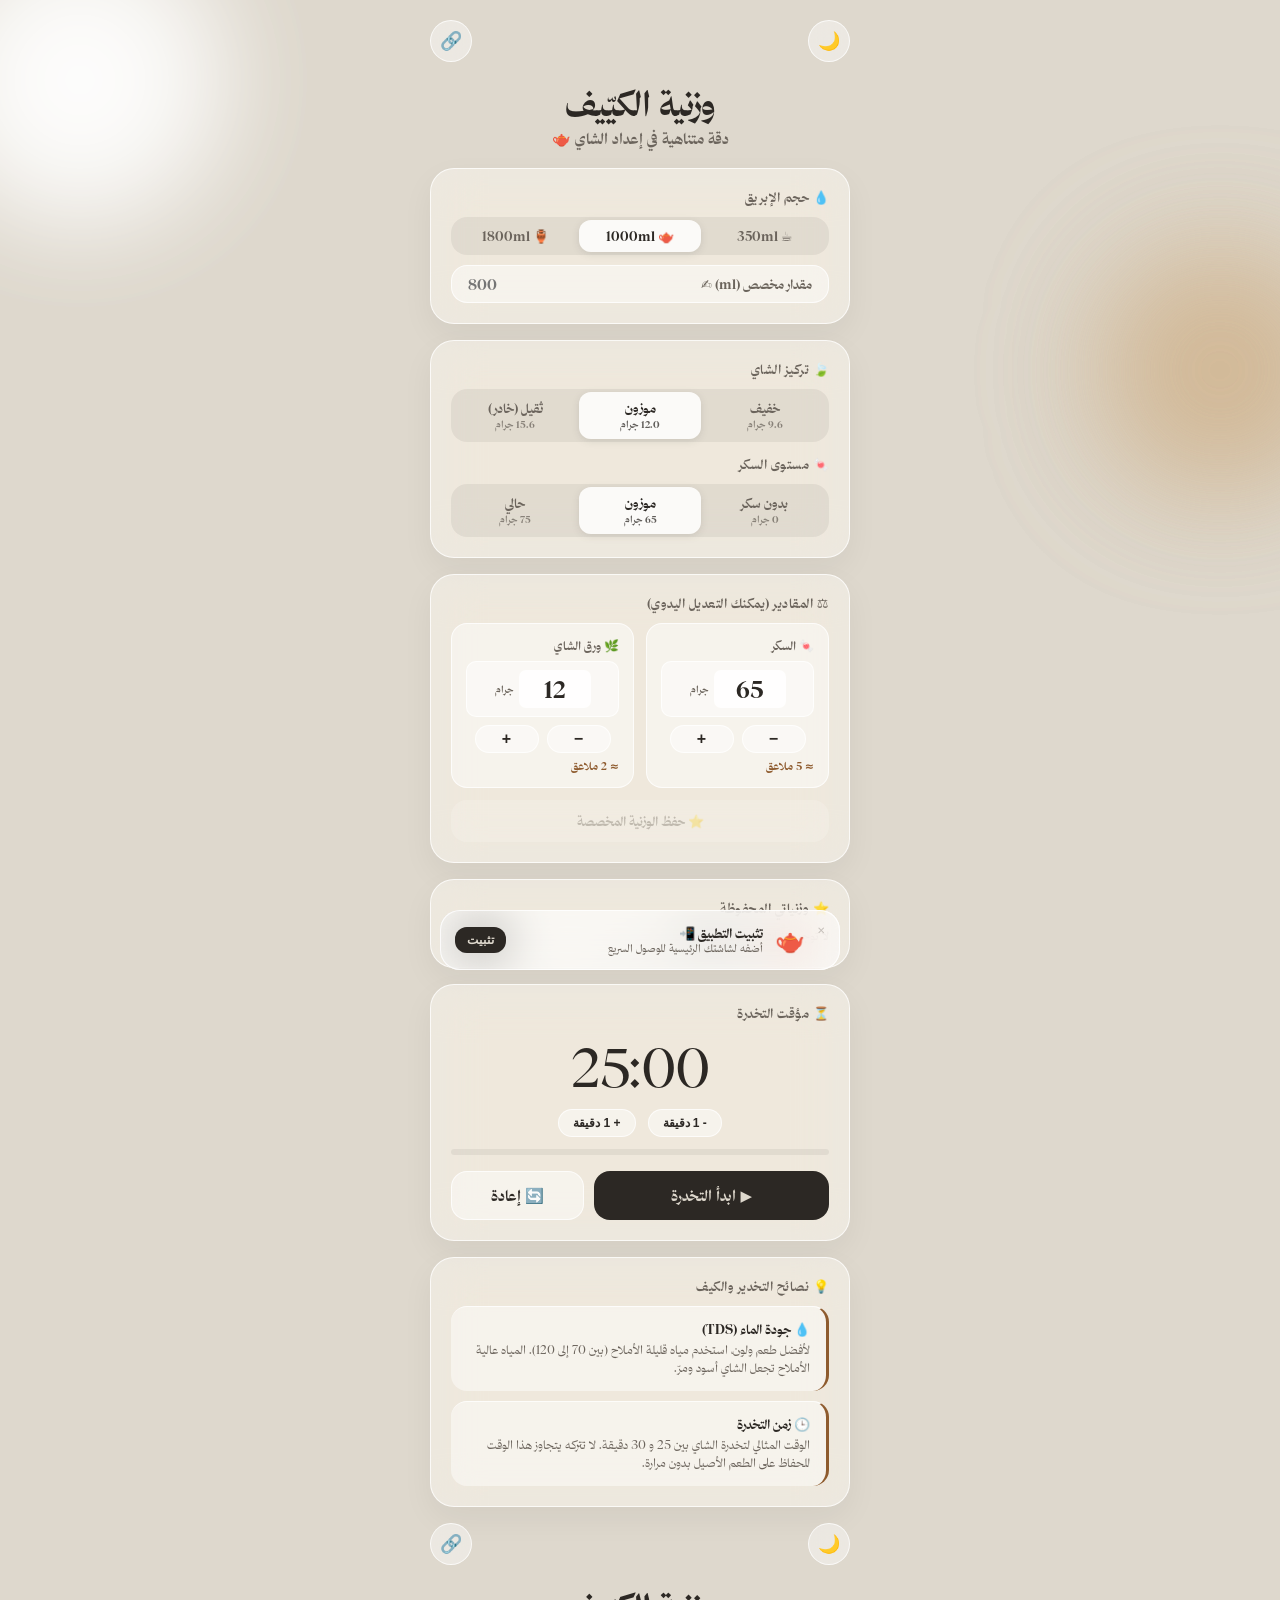
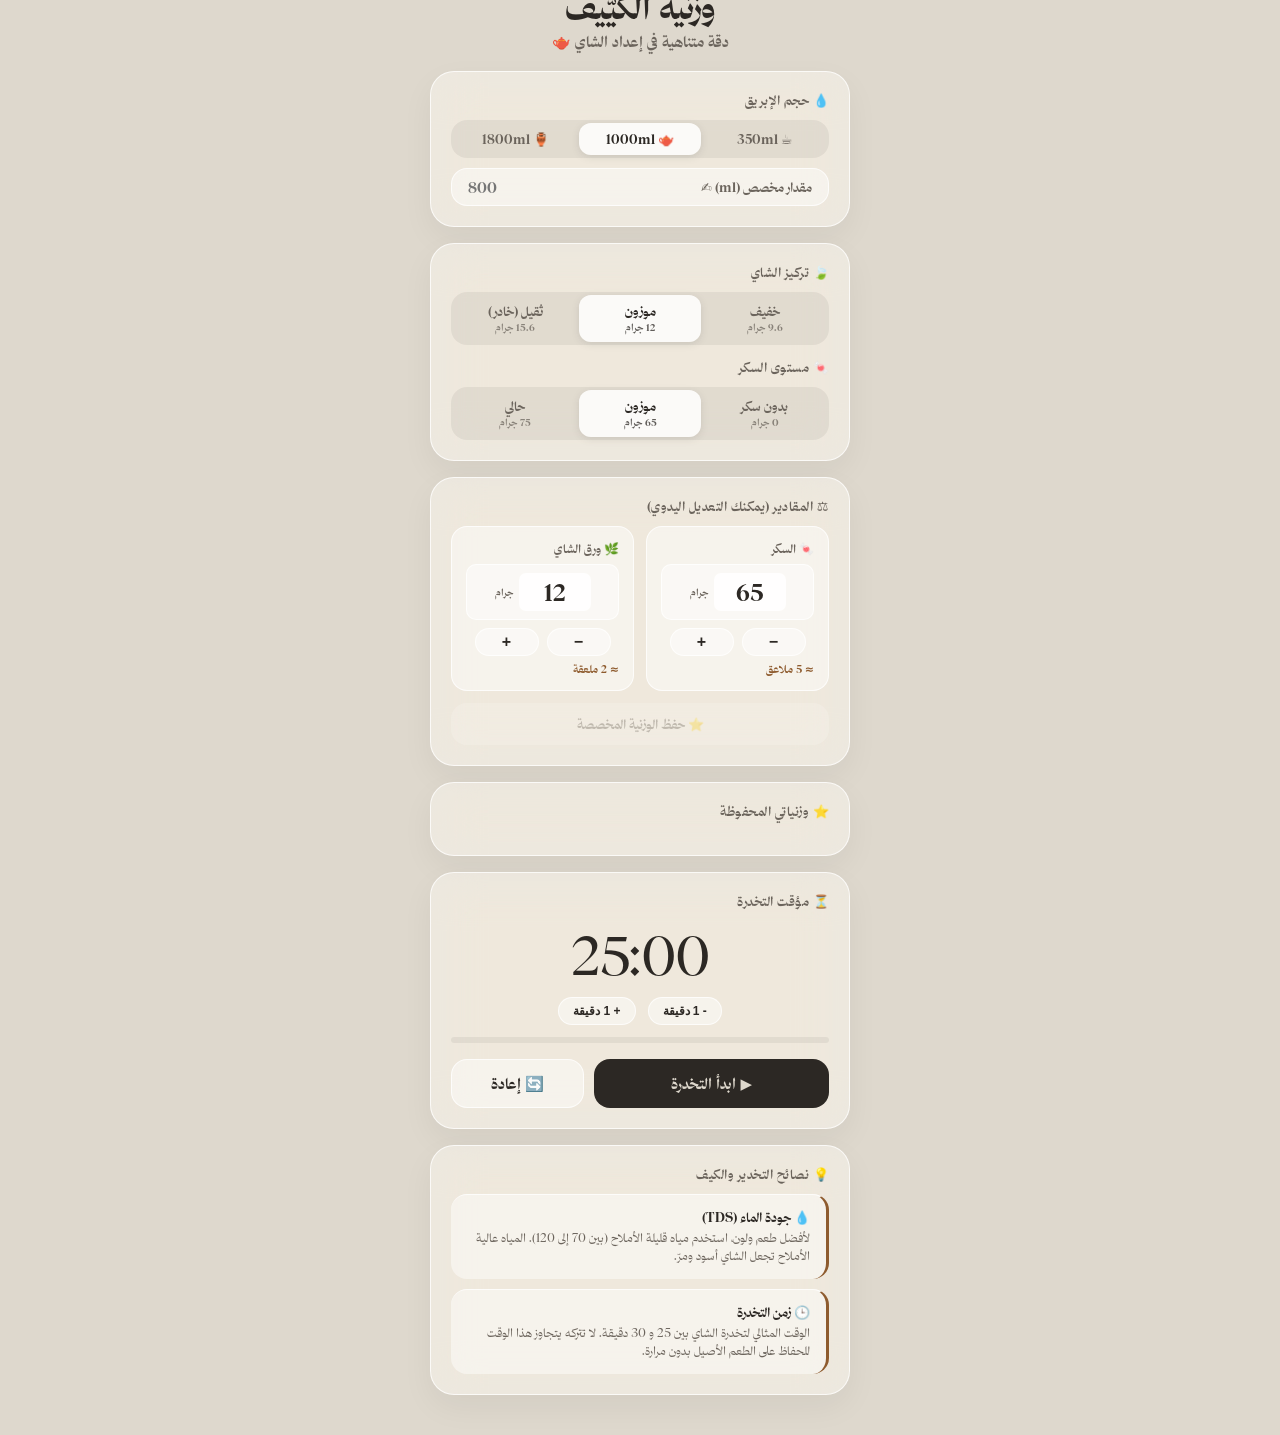
==== index.html @ 714373a9 "Update index.html" ====
<!DOCTYPE html>
<html lang="ar" dir="rtl">
<head>
<meta charset="UTF-8">
<meta name="viewport" content="width=device-width, initial-scale=1.0, maximum-scale=1.0, user-scalable=no, viewport-fit=cover">
<title>وزنية الكيّيف 🫖 | حاسبة وزنية الشاهي</title><!DOCTYPE html>
<html lang="ar" dir="rtl">
<head>
<meta charset="UTF-8">
<meta name="viewport" content="width=device-width, initial-scale=1.0, maximum-scale=1.0, user-scalable=no, viewport-fit=cover">
<title>وزنية الكيّيف 🫖 | حاسبة وزنية الشاهي</title>
<meta name="description" content="حاسبة وزنية الشاهي والشاي: احسب مقادير السكر وورق الشاي بدقة حسب كمية الماء، مع مؤقت التخدرة. أداة مجانية لضبط براد الشاي الموزون.">
<meta name="keywords" content="حاسبة الشاهي, وزنية الشاي, شاهي كالك, حساب مقادير الشاي, وزنية الكيّيف, شاي موزون, مقدار السكر والشاي, مؤقت الشاي">
<meta name="author" content="أبو سليمان">
<meta name="theme-color" content="#DED8CD" id="themeColorMeta">
<meta name="apple-mobile-web-app-capable" content="yes">
<meta name="apple-mobile-web-app-status-bar-style" content="default">
<link rel="manifest" href="manifest.json">
<link rel="stylesheet" href="fonts.css">

<!-- أيقونة تبويب المتصفح والآيفون -->
<link rel="icon" type="image/png" href="https://hxxh9441-beep.github.io/waznyat-alkayef/icon.png">
<link rel="apple-touch-icon" href="https://hxxh9441-beep.github.io/waznyat-alkayef/icon.png">

<!-- صورة المعاينة عند مشاركة الرابط -->
<meta property="og:title" content="حاسبة وزنية الشاهي 🫖 | وزنية الكيّيف">
<meta property="og:description" content="حاسبة لوزنية الشاهي والشاي: مقادير دقيقة للسكر وورق الشاي حسب كمية الماء + مؤقت التخدرة. مجانية وبدون تحميل.">
<meta property="og:image" content="https://hxxh9441-beep.github.io/waznyat-alkayef/icon.png">
<meta property="og:type" content="website">
<meta property="og:url" content="https://hxxh9441-beep.github.io/waznyat-alkayef/">
<meta property="og:locale" content="ar_SA">
<meta name="twitter:card" content="summary">
<meta name="twitter:title" content="حاسبة وزنية الشاهي 🫖 | وزنية الكيّيف">
<meta name="twitter:description" content="حاسبة لوزنية الشاهي والشاي: مقادير دقيقة للسكر وورق الشاي حسب كمية الماء + مؤقت التخدرة.">

<!-- بيانات منظمة JSON-LD لربط الاسم بالوظيفة -->
<script type="application/ld+json">
{
  "@context": "https://schema.org",
  "@type": "SoftwareApplication",
  "name": "وزنية الكيّيف",
  "alternateName": ["حاسبة الشاهي", "حاسبة وزنية الشاي", "حاسبة الشاي", "شاهي كالك"],
  "applicationCategory": "UtilitiesApplication",
  "operatingSystem": "Any",
  "inLanguage": "ar",
  "description": "حاسبة لوزنية الشاهي والشاي: حساب مقادير السكر وورق الشاي بدقة حسب كمية الماء (كوب، إبريق، أو مقدار مخصص)، مع مؤقت للتخدرة 25-30 دقيقة.",
  "url": "https://hxxh9441-beep.github.io/waznyat-alkayef/",
  "offers": {
    "@type": "Offer",
    "price": "0",
    "priceCurrency": "SAR"
  },
  "featureList": [
    "حساب مقادير الشاي والسكر حسب كمية الماء",
    "أزرار تركيز الشاي: خفيف، موزون، ثقيل",
    "مستويات السكر: بدون، موزون، حالي",
    "مؤقت التخدرة 25-30 دقيقة",
    "يعمل بدون إنترنت (PWA)"
  ],
  "keywords": "حاسبة الشاهي, وزنية الشاي, حساب مقادير الشاي, شاي موزون, مؤقت الشاي"
}
</script>

<style>
  



  *, *::before, *::after {
    margin: 0; padding: 0;
    box-sizing: border-box;
    -webkit-tap-highlight-color: transparent;
  }

  :root {
    --bg: #DED8CD;
    --accent: #8E5B2E; 
    --text-primary: #2C2824;
    --text-secondary: #6B645C;
    --card-bg: rgba(255, 255, 255, 0.42);
    --card-border: rgba(255, 255, 255, 0.75);
    --input-bg: rgba(255, 255, 255, 0.45);
    --segment-active: rgba(255, 255, 255, 0.85);
    --orb-1: rgba(255, 255, 255, 0.75);
    --orb-2: rgba(200, 160, 110, 0.35);
    --radius-lg: 24px;
    --radius-md: 16px;
    --radius-sm: 12px;
  }

  [data-theme="dark"] {
    --bg: #1A1816;
    --accent: #D07F38;
    --text-primary: #F2ECE4;
    --text-secondary: #A0988E;
    --card-bg: rgba(35, 32, 29, 0.55);
    --card-border: rgba(255, 255, 255, 0.12);
    --input-bg: rgba(255, 255, 255, 0.08);
    --segment-active: rgba(255, 255, 255, 0.18);
    --orb-1: rgba(142, 91, 46, 0.25);
    --orb-2: rgba(60, 40, 20, 0.4);
  }

  body {
    font-family: 'Thmanyah Serif', -apple-system, BlinkMacSystemFont, 'Noto Sans Arabic', system-ui, serif;
    background-color: var(--bg);
    color: var(--text-primary);
    min-height: 100vh;
    padding: 20px 16px 24px;
    display: flex;
    flex-direction: column;
    align-items: center;
    overflow-x: hidden;
    position: relative;
    transition: background-color 0.4s ease, color 0.4s ease;
  }

  .bg-orb {
    position: fixed;
    border-radius: 50%;
    filter: blur(60px);
    pointer-events: none;
    z-index: 0;
    transition: background 0.4s ease;
  }
  .bg-orb-1 { top: -50px; left: -50px; width: 260px; height: 260px; background: var(--orb-1); }
  .bg-orb-2 { top: 250px; right: -60px; width: 240px; height: 240px; background: var(--orb-2); }

  .tea-steep-bg {
    position: fixed;
    top: 0; left: 0; width: 100%; height: 100%;
    background: radial-gradient(circle at center, #D07F38 0%, #7A3311 100%);
    z-index: 1;
    pointer-events: none;
    opacity: 0;
    transition: opacity 1s linear;
  }

  .leaves-container {
    position: fixed;
    top: 0; left: 0; width: 100%; height: 100%;
    pointer-events: none;
    z-index: 2;
    overflow: hidden;
  }
  .falling-leaf {
    position: absolute;
    top: -40px;
    animation: fallLeaf linear infinite;
    opacity: 0;
  }

  @keyframes fallLeaf {
    0% { transform: translateY(-20px) rotate(0deg) translateX(0); opacity: 0; }
    15% { opacity: 0.65; }
    85% { opacity: 0.65; }
    100% { transform: translateY(108vh) rotate(360deg) translateX(50px); opacity: 0; }
  }

  .container {
    width: 100%;
    max-width: 420px;
    position: relative;
    z-index: 10;
  }

  .top-bar {
    display: flex;
    justify-content: space-between;
    align-items: center;
    width: 100%;
    margin-bottom: 10px;
  }
  .icon-btn {
    background: var(--card-bg);
    border: 1px solid var(--card-border);
    backdrop-filter: blur(15px);
    -webkit-backdrop-filter: blur(15px);
    color: var(--text-primary);
    width: 42px;
    height: 42px;
    border-radius: 50%;
    display: flex;
    align-items: center;
    justify-content: center;
    cursor: pointer;
    font-size: 18px;
    transition: transform 0.2s ease;
  }
  .icon-btn:active { transform: scale(0.9); }

  .header {
    text-align: center;
    padding: 10px 0 20px;
  }
  .header h1 {
    font-size: 34px;
    font-weight: 800;
    letter-spacing: -0.8px;
    color: var(--text-primary);
  }
  .header p {
    color: var(--text-secondary);
    font-size: 15px;
    margin-top: 4px;
    font-weight: 600;
  }

  .card {
    background: var(--card-bg);
    backdrop-filter: blur(25px) saturate(190%);
    -webkit-backdrop-filter: blur(25px) saturate(190%);
    border: 1px solid var(--card-border);
    border-radius: var(--radius-lg);
    padding: 20px;
    margin-bottom: 16px;
    box-shadow: 0 12px 32px 0 rgba(0, 0, 0, 0.05);
    transition: background 0.4s ease, border-color 0.4s ease;
  }

  .card-title {
    font-size: 13px;
    font-weight: 700;
    text-transform: uppercase;
    letter-spacing: 0.5px;
    color: var(--text-secondary);
    margin-bottom: 12px;
    display: flex;
    align-items: center;
    justify-content: space-between;
  }

  .segmented-control {
    display: flex;
    background: rgba(0, 0, 0, 0.06);
    border-radius: var(--radius-md);
    padding: 3px;
    gap: 2px;
  }
  .segment-btn {
    flex: 1;
    background: transparent;
    border: none;
    border-radius: var(--radius-sm);
    padding: 8px 4px;
    color: var(--text-secondary);
    font-size: 13px;
    font-weight: 600;
    cursor: pointer;
    transition: all 0.25s ease;
    font-family: inherit;
    text-align: center;
    display: flex;
    flex-direction: column;
    align-items: center;
    justify-content: center;
  }
  .segment-btn.active {
    background: var(--segment-active);
    color: var(--text-primary);
    box-shadow: 0 2px 8px rgba(0,0,0,0.1);
  }
  .segment-sub {
    font-size: 10px;
    font-weight: 600;
    margin-top: 2px;
    opacity: 0.75;
  }

  .custom-input-group {
    margin-top: 10px;
    display: flex;
    align-items: center;
    background: var(--input-bg);
    border-radius: var(--radius-md);
    padding: 10px 16px;
    border: 1px solid var(--card-border);
    cursor: text;
    position: relative;
  }
  .custom-input-group label {
    font-size: 13px;
    font-weight: 600;
    color: var(--text-secondary);
    flex: 1;
    pointer-events: none;
    position: relative;
    z-index: 1;
  }
  .custom-input-group input {
    background: transparent;
    border: none;
    outline: none;
    color: var(--text-primary);
    font-size: 15px;
    font-weight: 700;
    text-align: left;
    font-family: inherit;
    /* الخانة تغطي الإطار كاملاً — الضغط في أي مكان داخل الإطار يفتح الكتابة */
    position: absolute;
    inset: 0;
    width: 100%;
    height: 100%;
    box-sizing: border-box;
    padding: 10px 16px;
  }

  .metrics-grid {
    display: grid;
    grid-template-columns: 1fr 1fr;
    gap: 12px;
  }
  .metric-item {
    background: var(--input-bg);
    border-radius: var(--radius-md);
    padding: 14px;
    border: 1px solid var(--card-border);
  }
  .metric-label {
    font-size: 12px;
    font-weight: 700;
    color: var(--text-secondary);
  }
  .metric-value-box {
    display: flex;
    align-items: center;
    justify-content: center;
    gap: 6px;
    margin: 8px 0;
    background: var(--input-bg);
    border: 1px solid var(--card-border);
    border-radius: 10px;
    padding: 8px 10px;
  }
  .metric-value-input {
    background: var(--segment-active);
    border: none;
    outline: none;
    border-radius: 7px;
    padding: 4px 6px;
    font-size: 24px;
    font-weight: 800;
    color: var(--text-primary);
    width: 72px;
    min-width: 0;
    font-family: inherit;
    text-align: center;
  }
  /* أزرار +/− تحت الرقم — بنمط أزرار مؤقت التخدرة */
  .metric-steps {
    display: flex;
    gap: 8px;
    justify-content: center;
    margin-bottom: 6px;
  }
  .metric-step {
    background: var(--input-bg);
    border: 1px solid var(--card-border);
    color: var(--text-primary);
    padding: 5px 0;
    border-radius: 20px;
    font-size: 16px;
    font-weight: 800;
    cursor: pointer;
    flex: 1;
    max-width: 64px;
    display: flex;
    align-items: center;
    justify-content: center;
    line-height: 1;
    -webkit-tap-highlight-color: transparent;
    /* عودة تدريجية بعد رفع الإصبع — التأثير يبقى مرئياً لحظة بدل ما يختفي فوراً */
    transition: background 0.5s ease, color 0.5s ease, transform 0.5s ease;
  }
  /* hover فقط للأجهزة اللي فيها ماوس — حتى لا يعلق على شاشات اللمس */
  @media (hover: hover) {
    .metric-step:hover { background: var(--text-secondary); color: var(--bg); }
  }
  .metric-step:active {
    /* استجابة فورية عند الضغط — بدون انتقال */
    transition: none;
    transform: scale(0.88);
    background: var(--text-secondary);
    color: var(--bg);
  }
  /* إخفاء مثلثات الزيادة/النقص الافتراضية — تبقى أسهم الكيبورد ⬆️⬇️ شغالة */
  input[type="number"]::-webkit-inner-spin-button,
  input[type="number"]::-webkit-outer-spin-button {
    -webkit-appearance: none;
    margin: 0;
  }
  input[type="number"] { -moz-appearance: textfield; appearance: textfield; }
  .metric-unit {
    font-size: 10px;
    font-weight: 700;
    color: var(--text-secondary);
    white-space: nowrap;
    flex-shrink: 0;
  }
  .metric-sub {
    font-size: 11px;
    font-weight: 700;
    color: var(--accent);
  }

  /* Frosted Glass Redesigned Save Button */
  .save-preset-btn {
    width: 100%;
    margin-top: 12px;
    padding: 12px;
    border-radius: var(--radius-md);
    border: 1px solid var(--card-border);
    background: var(--input-bg);
    color: var(--accent);
    font-size: 13px;
    font-weight: 700;
    font-family: inherit;
    cursor: pointer;
    transition: all 0.3s cubic-bezier(0.16, 1, 0.3, 1);
    display: flex;
    align-items: center;
    justify-content: center;
    gap: 6px;
    box-shadow: inset 0 1px 1px rgba(255, 255, 255, 0.4);
  }
  .save-preset-btn:disabled {
    opacity: 0.35;
    color: var(--text-secondary);
    border-color: transparent;
    cursor: not-allowed;
    box-shadow: none;
  }
  .save-preset-btn:not(:disabled) {
    /* نفس ثيم زر "🔄 إعادة" الثانوي: خلفية فاتحة + نص داكن + حدود */
    background: var(--input-bg);
    color: var(--text-primary);
    border-color: var(--card-border);
    opacity: 1;
    box-shadow: none;
  }
  .save-preset-btn:not(:disabled):active {
    transform: scale(0.97);
    opacity: 0.85;
  }

  /* Timer Component */
  .timer-container { text-align: center; }
  .timer-display {
    font-size: 54px;
    font-weight: 300;
    letter-spacing: -2px;
    font-variant-numeric: tabular-nums;
    margin: 8px 0;
    color: var(--text-primary);
  }
  .timer-display.running { color: var(--accent); font-weight: 400; }

  .time-adjust-row {
    display: flex;
    justify-content: center;
    gap: 12px;
    margin-bottom: 12px;
  }
  .adj-btn {
    background: var(--input-bg);
    border: 1px solid var(--card-border);
    color: var(--text-primary);
    padding: 6px 14px;
    border-radius: 20px;
    font-size: 12px;
    font-weight: 700;
    cursor: pointer;
    -webkit-tap-highlight-color: transparent;
    /* نفس تأثير أزرار +/−: عودة تدريجية بعد رفع الإصبع */
    transition: background 0.5s ease, color 0.5s ease, transform 0.5s ease;
  }
  /* hover فقط للأجهزة اللي فيها ماوس */
  @media (hover: hover) {
    .adj-btn:hover { background: var(--text-secondary); color: var(--bg); }
  }
  .adj-btn:active {
    transition: none;
    transform: scale(0.92);
    background: var(--text-secondary);
    color: var(--bg);
  }

  .progress-wrapper {
    width: 100%;
    height: 6px;
    background: rgba(0,0,0,0.06);
    border-radius: 10px;
    margin-bottom: 16px;
    overflow: hidden;
  }
  .progress-fill {
    height: 100%;
    width: 0%;
    background: var(--accent);
    border-radius: 10px;
    transition: width 0.5s linear;
  }

  .btns-row { display: flex; gap: 10px; }
  .apple-btn {
    flex: 2;
    padding: 14px;
    border-radius: var(--radius-md);
    border: none;
    background: var(--text-primary);
    color: var(--bg);
    font-size: 15px;
    font-weight: 700;
    cursor: pointer;
    display: flex;
    align-items: center;
    justify-content: center;
    gap: 8px;
    font-family: inherit;
  }
  .apple-btn:active { opacity: 0.85; transform: scale(0.98); }
  .apple-btn.secondary {
    flex: 1;
    background: var(--input-bg);
    color: var(--text-primary);
    border: 1px solid var(--card-border);
  }

  /* Presets List */
  .preset-list {
    display: grid;
    grid-template-columns: 1fr 1fr;
    gap: 8px;
    margin-top: 4px;
  }
  .preset-chip {
    background: var(--input-bg);
    border: 1px solid var(--card-border);
    color: var(--text-primary);
    padding: 8px 10px;
    border-radius: 14px;
    font-size: 12px;
    font-weight: 600;
    cursor: pointer;
    display: flex;
    flex-direction: column;
    align-items: stretch;
    gap: 6px;
    width: 100%;
    box-sizing: border-box;
    min-width: 0;
    opacity: 0.45;
    transition: opacity 0.25s ease, border-color 0.25s ease, background 0.25s ease;
  }
  .preset-chip.selected {
    opacity: 1;
    border-color: var(--card-border);
    background: var(--segment-active);
  }
  /* اسم الوزنية في منتصف الشريحة + حجم أكبر ببساطة */
  .preset-chip > span:first-child {
    overflow: hidden;
    text-overflow: ellipsis;
    white-space: nowrap;
    text-align: center;
    font-size: 13px;
    line-height: 1.4;
  }
  /* الأزرار تحجز مساحتها دائماً (حجم ثابت للشريحة) — تظهر فقط عند التحديد */
  .preset-actions {
    display: flex;
    visibility: hidden;
    gap: 6px;
    width: 100%;
  }
  .preset-chip.selected .preset-actions {
    visibility: visible;
  }
  /* أزرار تعديل/حذف — بنمط أزرار +/− في خانات السكر والشاي */
  .preset-act-btn {
    flex: 1;
    background: var(--input-bg);
    border: 1px solid var(--card-border);
    color: var(--text-primary);
    padding: 4px 0;
    border-radius: 16px;
    font-size: 11px;
    font-weight: 700;
    cursor: pointer;
    display: flex;
    align-items: center;
    justify-content: center;
    gap: 3px;
    white-space: nowrap;
    -webkit-tap-highlight-color: transparent;
    transition: background 0.5s ease, color 0.5s ease;
  }
  @media (hover: hover) {
    .preset-act-btn:hover { background: var(--text-secondary); color: var(--bg); }
  }
  .preset-act-btn:active {
    transition: none;
    background: var(--text-secondary);
    color: var(--bg);
  }

  /* Tips Component */
  .tip-item {
    background: var(--input-bg);
    border-radius: var(--radius-md);
    padding: 14px 16px;
    margin-bottom: 10px;
    border-right: 3px solid var(--accent);
    border-top: 1px solid var(--card-border);
  }
  .tip-item:last-child { margin-bottom: 0; }
  .tip-item-title {
    font-size: 13px;
    font-weight: 700;
    color: var(--text-primary);
    margin-bottom: 4px;
  }
  .tip-item-desc {
    font-size: 12px;
    color: var(--text-secondary);
    line-height: 1.5;
    font-weight: 500;
  }

  /* Modal */
  .modal-overlay {
    position: fixed; top: 0; left: 0; width: 100%; height: 100%;
    background: rgba(0,0,0,0.4); backdrop-filter: blur(15px); -webkit-backdrop-filter: blur(15px);
    z-index: 1000; display: flex; align-items: center; justify-content: center; opacity: 0; pointer-events: none; transition: opacity 0.3s ease;
  }
  .modal-overlay.active { opacity: 1; pointer-events: auto; }
  .modal-card {
    background: var(--bg);
    border: 1px solid var(--card-border);
    border-radius: 28px; padding: 28px 20px;
    width: 85%; max-width: 320px; text-align: center; box-shadow: 0 25px 50px rgba(0,0,0,0.2);
  }
  .modal-card h3 { font-size: 20px; margin-bottom: 8px; color: var(--text-primary); }
  .modal-card p { font-size: 14px; color: var(--text-secondary); margin-bottom: 20px; line-height: 1.4; }
  .modal-btn {
    width: 100%; padding: 12px; border-radius: 14px; background: var(--text-primary); color: var(--bg); border: none; font-weight: 700; font-size: 14px; cursor: pointer;
  }
  /* حقل إدخال اسم الوزنية في نافذة الحفظ */
  .modal-input {
    width: 100%;
    box-sizing: border-box;
    margin-top: 6px;
    padding: 12px;
    border-radius: 14px;
    background: var(--input-bg);
    border: 1px solid var(--card-border);
    color: var(--text-primary);
    font-size: 15px;
    font-weight: 600;
    font-family: inherit;
    text-align: center;
    outline: none;
  }
  .modal-input:focus { border-color: var(--accent); }
  /* خانات التعديل في نافذة تعديل الوزنية */
  .edit-field {
    margin-bottom: 12px;
    text-align: right;
  }
  .edit-field:last-of-type { margin-bottom: 4px; }
  .edit-label {
    font-size: 12px;
    font-weight: 700;
    color: var(--text-secondary);
    margin-bottom: 6px;
  }
  .edit-row {
    display: flex;
    align-items: center;
    justify-content: center;
    gap: 10px;
  }
  .edit-input {
    background: var(--input-bg);
    border: 1px solid var(--card-border);
    border-radius: 10px;
    padding: 8px;
    font-size: 18px;
    font-weight: 800;
    color: var(--text-primary);
    width: 96px;
    text-align: center;
    font-family: inherit;
    outline: none;
  }
  .edit-input:focus { border-color: var(--accent); }
  .edit-step {
    background: var(--input-bg);
    border: 1px solid var(--card-border);
    color: var(--text-primary);
    width: 36px;
    height: 36px;
    border-radius: 20px;
    font-size: 16px;
    font-weight: 800;
    cursor: pointer;
    display: flex;
    align-items: center;
    justify-content: center;
    line-height: 1;
    -webkit-tap-highlight-color: transparent;
    transition: background 0.5s ease, color 0.5s ease;
  }
  @media (hover: hover) {
    .edit-step:hover { background: var(--text-secondary); color: var(--bg); }
  }
  .edit-step:active {
    transition: none;
    background: var(--text-secondary);
    color: var(--bg);
  }

  .pwa-banner {
    position: fixed; bottom: 20px; left: 50%; transform: translateX(-50%) translateY(150%);
    width: calc(100% - 32px); max-width: 400px;
    background: var(--card-bg); backdrop-filter: blur(25px); -webkit-backdrop-filter: blur(25px);
    border: 1px solid var(--card-border); border-radius: 20px; padding: 14px;
    z-index: 999; transition: transform 0.4s ease; display: flex; align-items: center; gap: 12px;
  }
  .pwa-banner.show { transform: translateX(-50%) translateY(0); }
  .pwa-close {
    background: none; border: none; color: var(--text-secondary);
    font-size: 10px; cursor: pointer; padding: 0; line-height: 1;
    opacity: 0.3; flex-shrink: 0; align-self: flex-start; margin-top: 1px;
  }
  .pwa-close:hover { opacity: 0.7; }
</style>
</head>
<body>

<div class="bg-orb bg-orb-1"></div>
<div class="bg-orb bg-orb-2"></div>
<div id="teaSteepBg" class="tea-steep-bg"></div>
<div id="leavesContainer" class="leaves-container"></div>

<div class="container">

  <!-- Top Bar Controls -->
  <div class="top-bar">
    <button class="icon-btn" onclick="toggleDarkMode()" id="themeBtn" title="الوضع الداكن">🌙</button>
    <button class="icon-btn" onclick="shareRecipe()" title="مشاركة رابط الوزنية">🔗</button>
  </div>

  <!-- Header -->
  <div class="header">
    <h1>وزنية الكيّيف</h1>
    <p>دقة متناهية في إعداد الشاي 🫖</p>
  </div>

  <!-- Water Selector -->
  <div class="card">
    <div class="card-title">💧 حجم الإبريق</div>
    <div class="segmented-control">
      <button class="segment-btn" onclick="setWater(350, this)">☕ 350ml</button>
      <button class="segment-btn active" onclick="setWater(1000, this)">🫖 1000ml</button>
      <button class="segment-btn" onclick="setWater(1800, this)">🏺 1800ml</button>
    </div>
    <div class="custom-input-group">
      <label>مقدار مخصص (ml) ✍️</label>
      <input type="text" inputmode="numeric" id="customMl" placeholder="800" oninput="setCustomWater(this.value)">
    </div>
  </div>

  <!-- Taste Controls -->
  <div class="card">
    <div class="card-title">🍃 تركيز الشاي</div>
    <div class="segmented-control" style="margin-bottom: 14px;">
      <button class="segment-btn" onclick="setStrength(0.8, this)">
        خفيف
        <span class="segment-sub" id="subTeaLight">9.6 جرام</span>
      </button>
      <button class="segment-btn active" onclick="setStrength(1.0, this)">
        موزون
        <span class="segment-sub" id="subTeaMedium">12 جرام</span>
      </button>
      <button class="segment-btn" onclick="setStrength(1.3, this)">
        ثقيل (خادر)
        <span class="segment-sub" id="subTeaStrong">15.6 جرام</span>
      </button>
    </div>

    <div class="card-title">🍬 مستوى السكر</div>
    <div class="segmented-control">
      <button class="segment-btn" onclick="setSugarPreset(0, this)">
        بدون سكر
        <span class="segment-sub" id="subSugarZero">0 جرام</span>
      </button>
      <button class="segment-btn active" onclick="setSugarPreset(65/75, this)">
        موزون
        <span class="segment-sub" id="subSugarMedium">65 جرام</span>
      </button>
      <button class="segment-btn" onclick="setSugarPreset(1.0, this)">
        حالي
        <span class="segment-sub" id="subSugarHigh">75 جرام</span>
      </button>
    </div>
  </div>

  <!-- Metrics Display (With Direct Manual Edit & Redesigned Save Button) -->
  <div class="card">
    <div class="card-title">
      <span>⚖️ المقادير (يمكنك التعديل اليدوي)</span>
    </div>
    <div class="metrics-grid">
      <div class="metric-item">
        <div class="metric-label">🍬 السكر</div>
        <div class="metric-value-box">
          <input type="text" inputmode="numeric" class="metric-value-input" id="sugarInput" value="65" oninput="onManualSugarChange(this.value)">
          <span class="metric-unit">جرام</span>
        </div>
        <div class="metric-steps">
          <button class="metric-step" onclick="stepSugar(-1)" aria-label="إنقاص">−</button>
          <button class="metric-step" onclick="stepSugar(1)" aria-label="زيادة">+</button>
        </div>
        <div class="metric-sub" id="sugarTbsp">≈ 5 ملاعق</div>
      </div>
      <div class="metric-item">
        <div class="metric-label">🌿 ورق الشاي</div>
        <div class="metric-value-box">
          <input type="text" inputmode="numeric" class="metric-value-input" id="teaInput" value="12" oninput="onManualTeaChange(this.value)">
          <span class="metric-unit">جرام</span>
        </div>
        <div class="metric-steps">
          <button class="metric-step" onclick="stepTea(-0.5)" aria-label="إنقاص">−</button>
          <button class="metric-step" onclick="stepTea(0.5)" aria-label="زيادة">+</button>
        </div>
        <div class="metric-sub" id="teaTbsp">≈ 2 ملعقة</div>
      </div>
    </div>

    <!-- Redesigned Save Button Below Metrics -->
    <button class="save-preset-btn" id="savePresetBtn" onclick="saveCurrentPreset()" disabled>
      <span>⭐ حفظ الوزنية المخصصة</span>
    </button>
  </div>

  <!-- Presets Card -->
  <div class="card">
    <div class="card-title">
      <span>⭐ وزنياتي المحفوظة</span>
    </div>
    <div class="preset-list" id="presetsContainer">
      <!-- Dynamic Presets Chips -->
    </div>
  </div>

  <!-- Timer Card -->
  <div class="card">
    <div class="card-title">⏳ مؤقت التخدرة</div>
    <div class="timer-container">
      <div class="timer-display" id="timerDisplay">25:00</div>
      
      <div class="time-adjust-row">
        <button class="adj-btn" onclick="adjustTime(-60)">- 1 دقيقة</button>
        <button class="adj-btn" onclick="adjustTime(60)">+ 1 دقيقة</button>
      </div>

      <div class="progress-wrapper">
        <div class="progress-fill" id="timerProgress"></div>
      </div>

      <div class="btns-row">
        <button class="apple-btn" id="timerBtn" onclick="toggleTimer()">▶️ ابدأ التخدرة</button>
        <button class="apple-btn secondary" onclick="resetTimer()">🔄 إعادة</button>
      </div>
    </div>
  </div>

  <!-- Tips Card -->
  <div class="card">
    <div class="card-title">💡 نصائح التخدير والكيف</div>
    
    <div class="tip-item">
      <div class="tip-item-title">💧 جودة الماء (TDS)</div>
      <div class="tip-item-desc">
        لأفضل طعم ولون، استخدم مياه قليلة الأملاح (بين 70 إلى 120). المياه عالية الأملاح تجعل الشاي أسود ومرّ.
      </div>
    </div>

    <div class="tip-item">
      <div class="tip-item-title">🕒 زمن التخدرة</div>
      <div class="tip-item-desc">
        الوقت المثالي لتخدرة الشاي بين 25 و 30 دقيقة. لا تتركه يتجاوز هذا الوقت للحفاظ على الطعم الأصيل بدون مرارة.
      </div>
    </div>
  </div>

</div>

<!-- Finish Modal -->
<div class="modal-overlay" id="doneModal">
  <div class="modal-card">
    <span style="font-size:48px; display:block; margin-bottom:8px;">☕</span>
    <h3>الكيف جاهز!</h3>
    <p>تمت التخدرة بنجاح، صب لك بيالة وروّق والمزاج عالي.</p>
    <button class="modal-btn" onclick="closeModal()">بالعافية 🤍</button>
  </div>
</div>

<!-- Delete Confirmation Modal -->
<div class="modal-overlay" id="deleteModal">
  <div class="modal-card">
    <span style="font-size:40px; display:block; margin-bottom:8px;">🗑️</span>
    <h3>حذف الوزنية؟</h3>
    <p>متأكد تبي تحذف <b id="deletePresetName" style="color:var(--text-primary);">هذه الوزنية</b>؟ ما راح تقدر ترجعها بعد الحذف.</p>
    <div class="btns-row" style="gap: 10px;">
      <button class="modal-btn" style="flex:1; background: var(--input-bg); color: var(--text-primary); border: 1px solid var(--card-border);" onclick="cancelDeletePreset()">إلغاء</button>
      <button class="modal-btn" style="flex:1;" onclick="confirmDeletePreset()">حذف</button>
    </div>
  </div>
</div>

<!-- Save Preset Name Modal -->
<div class="modal-overlay" id="saveModal">
  <div class="modal-card">
    <span style="font-size:40px; display:block; margin-bottom:8px;">⭐</span>
    <h3>حفظ الوزنية</h3>
    <p>أدخل اسماً لوزنيتك المخصصة</p>
    <input type="text" class="modal-input" id="savePresetNameInput" placeholder="مثال: شاهي العصر" maxlength="30">
    <div class="btns-row" style="gap: 10px; margin-top: 16px;">
      <button class="modal-btn" style="flex:1; background: var(--input-bg); color: var(--text-primary); border: 1px solid var(--card-border);" onclick="cancelSavePreset()">إلغاء</button>
      <button class="modal-btn" style="flex:1;" onclick="confirmSavePreset()">حفظ</button>
    </div>
  </div>
</div>

<!-- Edit Preset Modal -->
<div class="modal-overlay" id="editModal">
  <div class="modal-card" style="max-width: 340px;">
    <span style="font-size:40px; display:block; margin-bottom:8px;">✏️</span>
    <h3>تعديل الوزنية</h3>
    <p>عدّل الاسم والمقادير ثم اضغط حفظ</p>

    <div class="edit-field">
      <div class="edit-label">📝 اسم الوزنية</div>
      <input type="text" class="modal-input" id="editPresetNameInput" maxlength="30" style="margin-top: 0;">
    </div>

    <div class="edit-field">
      <div class="edit-label">💧 اللترات (ml)</div>
      <div class="edit-row">
        <button class="edit-step" onclick="editStep('editMlInput', -100)" aria-label="إنقاص">−</button>
        <input type="text" inputmode="numeric" class="edit-input" id="editMlInput" value="1000" oninput="cleanEditInput('editMlInput')">
        <button class="edit-step" onclick="editStep('editMlInput', 100)" aria-label="زيادة">+</button>
      </div>
    </div>

    <div class="edit-field">
      <div class="edit-label">🍬 مقدار السكر (جرام)</div>
      <div class="edit-row">
        <button class="edit-step" onclick="editStep('editSugarInput', -1)" aria-label="إنقاص">−</button>
        <input type="text" inputmode="numeric" class="edit-input" id="editSugarInput" value="65" oninput="cleanEditInput('editSugarInput')">
        <button class="edit-step" onclick="editStep('editSugarInput', 1)" aria-label="زيادة">+</button>
      </div>
    </div>

    <div class="edit-field">
      <div class="edit-label">🌿 مقدار الشاهي (جرام)</div>
      <div class="edit-row">
        <button class="edit-step" onclick="editStep('editTeaInput', -0.5)" aria-label="إنقاص">−</button>
        <input type="text" inputmode="numeric" class="edit-input" id="editTeaInput" value="12" oninput="cleanEditInput('editTeaInput')">
        <button class="edit-step" onclick="editStep('editTeaInput', 0.5)" aria-label="زيادة">+</button>
      </div>
    </div>

    <div class="btns-row" style="gap: 10px; margin-top: 16px;">
      <button class="modal-btn" style="flex:1; background: var(--input-bg); color: var(--text-primary); border: 1px solid var(--card-border);" onclick="cancelEditPreset()">إلغاء</button>
      <button class="modal-btn" style="flex:1;" onclick="confirmEditPreset()">حفظ</button>
    </div>
  </div>
</div>

<!-- PWA Banner -->
<div class="pwa-banner" id="pwaBanner">
  <button class="pwa-close" id="pwaClose" onclick="closePwaBanner()" aria-label="إغلاق">✕</button>
  <span style="font-size: 24px;">🫖</span>
  <div style="flex:1;">
    <h4 style="font-size:13px; color:var(--text-primary);">تثبيت التطبيق 📲</h4>
    <p style="font-size:11px; color:var(--text-secondary);" id="pwaInstruction">أضفه لشاشتك الرئيسية للوصول السريع</p>
  </div>
  <button style="background:var(--text-primary); color:var(--bg); border:none; padding:6px 12px; border-radius:12px; font-size:12px; font-weight:700; white-space:nowrap;" id="pwaBtn" onclick="installPWA()">تثبيت</button>
</div>

<script>
  // Global Config & State
  const BASE_ML = 1000, BASE_SUGAR_SWEET = 75, BASE_TEA = 12;
  const SUGAR_PER_TBSP = 12.5, TEA_PER_TBSP = 6;
  
  let currentMl = 1000;
  let lastWaterPreset = 1000; // آخر خيار محدد في 💧 حجم الإبريق (للعودة له عند مسح الخانة المخصصة)
  let currentSugarGrams = 65;
  let currentTeaGrams = 12;
  
  let defaultSugarGrams = 65;
  let defaultTeaGrams = 12;

  // عوامل الأزرار النشطة (تتحدث عند الضغط على تركيز الشاي / مستوى السكر)
  let currentStrengthFactor = 1.0;   // 0.8 خفيف / 1.0 موزون / 1.3 ثقيل
  let currentSugarFactor = 65/75;    // 0 بدون / 65/75 موزون / 1.0 حالي

  let totalTimeSeconds = 1500; // 25 min default
  let timerSeconds = 1500;
  let timerRunning = false;
  let timerInterval = null;
  let endTimeStamp = null;
  let wakeLock = null;
  let audioCtx = null;

  function initFallingLeaves() {
    const container = document.getElementById('leavesContainer');
    const leafSVG = `<svg viewBox="0 0 30 30" width="100%" height="100%"><path d="M 15,3 C 25,8 27,22 15,27 C 3,22 5,8 15,3 Z" fill="#422B17" opacity="0.5"/><path d="M 15,3 L 15,27" stroke="#68472C" stroke-width="1.2"/></svg>`;
    for (let i = 0; i < 12; i++) {
      const leaf = document.createElement('div');
      leaf.className = 'falling-leaf';
      leaf.innerHTML = leafSVG;
      const size = Math.random() * 14 + 14;
      leaf.style.width = `${size}px`;
      leaf.style.height = `${size}px`;
      leaf.style.left = `${Math.random() * 100}%`;
      leaf.style.animationDuration = `${Math.random() * 8 + 10}s`;
      leaf.style.animationDelay = `${Math.random() * 12}s`;
      container.appendChild(leaf);
    }
  }

  function formatSpoons(val) {
    if (val === 0) return '0 ملاعق';
    const integerPart = Math.floor(val);
    const decimalPart = val - integerPart;
    
    let fractionStr = '';
    if (decimalPart >= 0.25 && decimalPart < 0.6) fractionStr = ' ونصف';
    else if (decimalPart >= 0.6) return `≈ ${integerPart + 1} ملاعق`;

    if (integerPart === 0) return fractionStr ? `≈ نصف ملعقة` : `أقل من ملعقة`;
    return `≈ ${integerPart}${fractionStr} ملاعق`;
  }

  function updateSubtitles() {
    const ratio = currentMl / BASE_ML;
    document.getElementById('subTeaLight').textContent = `${(ratio * BASE_TEA * 0.8).toFixed(1)} جرام`;
    document.getElementById('subTeaMedium').textContent = `${(ratio * BASE_TEA * 1.0).toFixed(1)} جرام`;
    document.getElementById('subTeaStrong').textContent = `${(ratio * BASE_TEA * 1.3).toFixed(1)} جرام`;

    document.getElementById('subSugarZero').textContent = `0 جرام`;
    document.getElementById('subSugarMedium').textContent = `${Math.round(ratio * 65)} جرام`;
    document.getElementById('subSugarHigh').textContent = `${Math.round(ratio * 75)} جرام`;
  }

  function checkSaveState() {
    const isModified = (currentSugarGrams !== defaultSugarGrams) || (currentTeaGrams !== defaultTeaGrams);
    document.getElementById('savePresetBtn').disabled = !isModified;
  }

  function renderMetricsUI() {
    document.getElementById('sugarInput').value = currentSugarGrams;
    document.getElementById('teaInput').value = currentTeaGrams;
    document.getElementById('sugarTbsp').textContent = formatSpoons(currentSugarGrams / SUGAR_PER_TBSP);
    document.getElementById('teaTbsp').textContent = formatSpoons(currentTeaGrams / TEA_PER_TBSP);
    updateSubtitles();
    checkSaveState();
  }

  // عند أي تعديل يدوي على المقادير — الوزنية المحددة ترجع باهتة (غير محددة)
  function clearPresetSelection() {
    if (selectedPresetIndex !== null) {
      selectedPresetIndex = null;
      renderPresets();
    }
  }

  function setWater(ml, btn) {
    clearPresetSelection();
    lastWaterPreset = ml;
    const oldMl = currentMl;
    currentMl = ml;
    if (btn) {
      btn.parentElement.querySelectorAll('.segment-btn').forEach(b => b.classList.remove('active'));
      btn.classList.add('active');
    }
    document.getElementById('customMl').value = '';
    
    const ratio = currentMl / oldMl;
    currentSugarGrams = Math.round(currentSugarGrams * ratio);
    currentTeaGrams = Math.round((currentTeaGrams * ratio) * 10) / 10;
    
    defaultSugarGrams = Math.round(defaultSugarGrams * ratio);
    defaultTeaGrams = Math.round((defaultTeaGrams * ratio) * 10) / 10;
    
    renderMetricsUI();
    hapticFeedback();
  }

  // العودة لآخر خيار محدد في حجم الإبريق (عند مسح خانة ml المخصصة)
  function restoreWaterPreset() {
    currentMl = lastWaterPreset;
    currentTeaGrams = Math.round((currentMl / BASE_ML) * BASE_TEA * currentStrengthFactor * 10) / 10;
    currentSugarGrams = Math.round((currentMl / BASE_ML) * BASE_SUGAR_SWEET * currentSugarFactor);
    defaultTeaGrams = currentTeaGrams;
    defaultSugarGrams = currentSugarGrams;
    const segBtns = document.querySelectorAll('.card:nth-child(2) .segment-btn');
    segBtns.forEach(b => b.classList.remove('active'));
    const activeBtn = [...segBtns].find(b => b.textContent.includes(String(lastWaterPreset)));
    if (activeBtn) activeBtn.classList.add('active');
    renderMetricsUI();
  }

  // تحويل الأرقام العربية (٧٦) والفارسية (۷۶) إلى إنجليزية (76)
  function normalizeDigits(str) {
    return String(str)
      .replace(/[٠-٩]/g, d => String.fromCharCode(d.charCodeAt(0) - 0x0660 + 48))
      .replace(/[۰-۹]/g, d => String.fromCharCode(d.charCodeAt(0) - 0x06F0 + 48));
  }

  function setCustomWater(val) {
    clearPresetSelection();
    // تنظيف: حوّل الأرقام العربية ثم احذف أي حروف (أرقام ونقطة فقط)
    const cleaned = normalizeDigits(val).replace(/[^0-9.]/g, '');
    const input = document.getElementById('customMl');
    if (input.value !== cleaned) input.value = cleaned;

    // الخانة فاضية أو غير صالحة → ارجع لآخر خيار محدد في حجم الإبريق
    if (!cleaned || parseFloat(cleaned) <= 0) {
      input.value = '';
      restoreWaterPreset();
      return;
    }

    currentMl = parseInt(cleaned);
    document.querySelectorAll('.card:nth-child(2) .segment-btn').forEach(b => b.classList.remove('active'));

    // حساب مباشر من العوامل النشطة — بدون نسبة تراكمية
    currentTeaGrams = Math.round((currentMl / BASE_ML) * BASE_TEA * currentStrengthFactor * 10) / 10;
    currentSugarGrams = Math.round((currentMl / BASE_ML) * BASE_SUGAR_SWEET * currentSugarFactor);

    defaultTeaGrams = currentTeaGrams;
    defaultSugarGrams = currentSugarGrams;

    renderMetricsUI();
  }

  function setStrength(factor, btn) {
    clearPresetSelection();
    currentStrengthFactor = factor;
    currentTeaGrams = Math.round((currentMl / BASE_ML) * BASE_TEA * factor * 10) / 10;
    defaultTeaGrams = currentTeaGrams;
    btn.parentElement.querySelectorAll('.segment-btn').forEach(b => b.classList.remove('active'));
    btn.classList.add('active');
    renderMetricsUI();
    hapticFeedback();
  }

  function setSugarPreset(factor, btn) {
    clearPresetSelection();
    currentSugarFactor = factor;
    currentSugarGrams = Math.round((currentMl / BASE_ML) * BASE_SUGAR_SWEET * factor);
    defaultSugarGrams = currentSugarGrams;
    btn.parentElement.querySelectorAll('.segment-btn').forEach(b => b.classList.remove('active'));
    btn.classList.add('active');
    renderMetricsUI();
    hapticFeedback();
  }

  function onManualSugarChange(raw) {
    clearPresetSelection();
    // تنظيف: حوّل الأرقام العربية ثم احذف أي حروف (أرقام ونقطة فقط)
    const str = normalizeDigits(String(raw)).replace(/[^0-9.]/g, '');
    const val = parseFloat(str);
    const input = document.getElementById('sugarInput');
    if (input.value !== str) input.value = str; // إزالة الحروف فوراً من الخانة
    if (str.trim() === '' || isNaN(val)) {
      currentSugarGrams = 0;
    } else {
      currentSugarGrams = val;
    }
    document.getElementById('sugarTbsp').textContent = formatSpoons(currentSugarGrams / SUGAR_PER_TBSP);
    checkSaveState();
  }

  function onManualTeaChange(raw) {
    clearPresetSelection();
    // تنظيف: حوّل الأرقام العربية ثم احذف أي حروف (أرقام ونقطة فقط)
    const str = normalizeDigits(String(raw)).replace(/[^0-9.]/g, '');
    const val = parseFloat(str);
    const input = document.getElementById('teaInput');
    if (input.value !== str) input.value = str; // إزالة الحروف فوراً من الخانة
    if (str.trim() === '' || isNaN(val)) {
      currentTeaGrams = 0;
    } else {
      currentTeaGrams = val;
    }
    document.getElementById('teaTbsp').textContent = formatSpoons(currentTeaGrams / TEA_PER_TBSP);
    checkSaveState();
  }

  // أزرار +/− للخانات (السكر خطوة 1، الشاي خطوة 0.5)
  function stepSugar(delta) {
    const input = document.getElementById('sugarInput');
    const val = Math.max(0, Math.round(((parseFloat(input.value) || 0) + delta) * 10) / 10);
    input.value = val;
    onManualSugarChange(val);
    hapticFeedback();
  }
  function stepTea(delta) {
    const input = document.getElementById('teaInput');
    const val = Math.max(0, Math.round(((parseFloat(input.value) || 0) + delta) * 10) / 10);
    input.value = val;
    onManualTeaChange(val);
    hapticFeedback();
  }

  function updateTimerDisplay() {
    const m = Math.floor(timerSeconds / 60);
    const s = timerSeconds % 60;
    document.getElementById('timerDisplay').textContent = `${String(m).padStart(2, '0')}:${String(s).padStart(2, '0')}`;
    
    const progress = (totalTimeSeconds - timerSeconds) / totalTimeSeconds;
    document.getElementById('timerProgress').style.width = `${Math.min(100, Math.max(0, progress * 100))}%`;
    document.getElementById('teaSteepBg').style.opacity = (progress * 0.65).toFixed(3);
  }

  function toggleTimer() {
    hapticFeedback();
    initAudioContext();
    const btn = document.getElementById('timerBtn');
    const display = document.getElementById('timerDisplay');

    if (timerRunning) {
      clearInterval(timerInterval);
      timerRunning = false;
      btn.innerHTML = '▶️ متابعة';
      display.classList.remove('running');
      releaseWakeLock();
    } else {
      if (timerSeconds <= 0) timerSeconds = totalTimeSeconds;
      endTimeStamp = Date.now() + (timerSeconds * 1000);
      timerRunning = true;
      display.classList.add('running');
      btn.innerHTML = '⏸ إيقاف مؤقت';
      requestWakeLock();

      timerInterval = setInterval(() => {
        const remainingMs = endTimeStamp - Date.now();
        timerSeconds = Math.max(0, Math.round(remainingMs / 1000));
        updateTimerDisplay();

        if (timerSeconds <= 0) {
          clearInterval(timerInterval);
          timerRunning = false;
          display.classList.remove('running');
          btn.innerHTML = '▶️ ابدأ التخدرة';
          finishBrewing();
        }
      }, 500);
    }
  }

  function adjustTime(amount) {
    totalTimeSeconds = Math.max(60, totalTimeSeconds + amount);
    timerSeconds = Math.max(60, timerSeconds + amount);
    if (timerRunning) endTimeStamp += (amount * 1000);
    updateTimerDisplay();
    hapticFeedback();
  }

  function resetTimer() {
    clearInterval(timerInterval);
    timerRunning = false;
    timerSeconds = totalTimeSeconds;
    updateTimerDisplay();
    document.getElementById('timerBtn').innerHTML = '▶️ ابدأ التخدرة';
    document.getElementById('timerDisplay').classList.remove('running');
    releaseWakeLock();
    hapticFeedback();
  }

  function finishBrewing() {
    document.getElementById('doneModal').classList.add('active');
    playChime();
    releaseWakeLock();
    if (navigator.vibrate) navigator.vibrate([200, 100, 200, 100, 400]);
  }

  function closeModal() {
    document.getElementById('doneModal').classList.remove('active');
    resetTimer();
  }

  function initAudioContext() {
    if (!audioCtx) audioCtx = new (window.AudioContext || window.webkitAudioContext)();
    if (audioCtx.state === 'suspended') audioCtx.resume();
  }

  function playChime() {
    try {
      initAudioContext();
      const osc = audioCtx.createOscillator();
      const gain = audioCtx.createGain();
      osc.connect(gain);
      gain.connect(audioCtx.destination);
      osc.type = 'sine';
      osc.frequency.setValueAtTime(523.25, audioCtx.currentTime);
      osc.frequency.exponentialRampToValueAtTime(1046.50, audioCtx.currentTime + 0.6);
      gain.gain.setValueAtTime(0, audioCtx.currentTime);
      gain.gain.linearRampToValueAtTime(0.3, audioCtx.currentTime + 0.1);
      gain.gain.exponentialRampToValueAtTime(0.01, audioCtx.currentTime + 1.5);
      osc.start(audioCtx.currentTime);
      osc.stop(audioCtx.currentTime + 1.5);
    } catch(e) {}
  }

  function toggleDarkMode() {
    const currentTheme = document.body.getAttribute('data-theme');
    const newTheme = currentTheme === 'dark' ? 'light' : 'dark';
    applyTheme(newTheme);
  }

  function applyTheme(theme) {
    document.body.setAttribute('data-theme', theme);
    document.getElementById('themeBtn').textContent = theme === 'dark' ? '☀️' : '🌙';
    document.getElementById('themeColorMeta').setAttribute('content', theme === 'dark' ? '#1A1816' : '#DED8CD');
  }

  function getPresets() {
    return JSON.parse(localStorage.getItem('tea_presets_v2') || '[]');
  }

  function saveCurrentPreset() {
    // فتح نافذة إدخال الاسم — بدل مربع المتصفح القديم
    document.getElementById('savePresetNameInput').value = '';
    document.getElementById('saveModal').classList.add('active');
    setTimeout(() => document.getElementById('savePresetNameInput').focus(), 150);
  }

  function cancelSavePreset() {
    document.getElementById('saveModal').classList.remove('active');
  }

  function confirmSavePreset() {
    const input = document.getElementById('savePresetNameInput');
    const name = input.value.trim();
    if (!name) {
      input.style.borderColor = '#C0392B';
      input.focus();
      return;
    }
    input.style.borderColor = '';
    const presets = getPresets();
    presets.push({
      name,
      ml: currentMl,
      sugar: currentSugarGrams,
      tea: currentTeaGrams,
      time: totalTimeSeconds
    });
    localStorage.setItem('tea_presets_v2', JSON.stringify(presets));
    
    defaultSugarGrams = currentSugarGrams;
    defaultTeaGrams = currentTeaGrams;
    checkSaveState();
    
    document.getElementById('saveModal').classList.remove('active');
    renderPresets();
  }

  // مؤشر الوزنية المحددة حالياً (تظهر أزرارها) ومؤشر الوزنية الجاري تعديلها
  let selectedPresetIndex = null;
  let editPresetIndex = null;

  function deletePreset(idx, e) {
    e.stopPropagation();
    const presets = getPresets();
    if (!presets[idx]) return;
    // فتح نافذة التأكيد بدل الحذف المباشر — يحمي من الضغط بالغلط
    pendingDeleteIndex = idx;
    document.getElementById('deletePresetName').textContent = presets[idx].name;
    document.getElementById('deleteModal').classList.add('active');
  }

  function confirmDeletePreset() {
    if (pendingDeleteIndex === null) return;
    const presets = getPresets();
    presets.splice(pendingDeleteIndex, 1);
    localStorage.setItem('tea_presets_v2', JSON.stringify(presets));
    if (selectedPresetIndex === pendingDeleteIndex) selectedPresetIndex = null;
    pendingDeleteIndex = null;
    document.getElementById('deleteModal').classList.remove('active');
    renderPresets();
  }

  function cancelDeletePreset() {
    pendingDeleteIndex = null;
    document.getElementById('deleteModal').classList.remove('active');
  }

  function renderPresets() {
    const container = document.getElementById('presetsContainer');
    const presets = getPresets();
    container.innerHTML = presets.map((p, idx) => `
      <div class="preset-chip ${selectedPresetIndex === idx ? 'selected' : ''}" onclick="selectPreset(${idx})">
        <span>📍 ${p.name}</span>
        <div class="preset-actions">
          <button class="preset-act-btn" onclick="openEditPreset(${idx}, event)">✏️ تعديل</button>
          <button class="preset-act-btn" onclick="deletePreset(${idx}, event)">🗑️ حذف</button>
        </div>
      </div>
    `).join('') || '<span style="font-size:12px; color:var(--text-secondary);">لا توجد وزنيات محفوظة</span>';
  }

  function selectPreset(idx) {
    const p = getPresets()[idx];
    if (!p) return;
    currentMl = p.ml;
    currentSugarGrams = p.sugar;
    currentTeaGrams = p.tea;
    
    defaultSugarGrams = p.sugar;
    defaultTeaGrams = p.tea;
    
    if (p.time) {
      totalTimeSeconds = p.time;
      timerSeconds = p.time;
      updateTimerDisplay();
    }
    
    // تحديد الوزنية (تظهر أزرار تعديل/حذف) وتحميل مقاديرها
    selectedPresetIndex = idx;
    renderPresets();
    renderMetricsUI();
    hapticFeedback();
  }

  // فتح نافذة تعديل الوزنية وتعبئة خاناتها بالقيم الحالية
  function openEditPreset(idx, e) {
    e.stopPropagation();
    const presets = getPresets();
    const p = presets[idx];
    if (!p) return;
    editPresetIndex = idx;
    document.getElementById('editPresetNameInput').value = p.name;
    document.getElementById('editMlInput').value = p.ml;
    document.getElementById('editSugarInput').value = p.sugar;
    document.getElementById('editTeaInput').value = p.tea;
    document.getElementById('editModal').classList.add('active');
  }

  // أزرار +/− في نافذة التعديل
  function editStep(inputId, delta) {
    const input = document.getElementById(inputId);
    const val = Math.max(0, Math.round(((parseFloat(input.value) || 0) + delta) * 10) / 10);
    input.value = val;
    hapticFeedback();
  }

  // تنظيف الحروف من خانات التعديل (أرقام ونقطة فقط + تحويل العربية)
  function cleanEditInput(inputId) {
    const input = document.getElementById(inputId);
    const cleaned = normalizeDigits(input.value).replace(/[^0-9.]/g, '');
    if (input.value !== cleaned) input.value = cleaned;
  }

  function cancelEditPreset() {
    editPresetIndex = null;
    document.getElementById('editModal').classList.remove('active');
  }

  function confirmEditPreset() {
    if (editPresetIndex === null) return;
    const idx = editPresetIndex;
    const nameInput = document.getElementById('editPresetNameInput');
    const name = nameInput.value.trim();
    const ml = parseFloat(document.getElementById('editMlInput').value);
    const sugar = parseFloat(document.getElementById('editSugarInput').value);
    const tea = parseFloat(document.getElementById('editTeaInput').value);
    if (!name || isNaN(ml) || ml <= 0 || isNaN(sugar) || isNaN(tea)) {
      if (!name) nameInput.style.borderColor = '#C0392B';
      return;
    }
    nameInput.style.borderColor = '';
    const presets = getPresets();
    presets[idx].name = name;
    presets[idx].ml = ml;
    presets[idx].sugar = sugar;
    presets[idx].tea = tea;
    localStorage.setItem('tea_presets_v2', JSON.stringify(presets));
    editPresetIndex = null;
    document.getElementById('editModal').classList.remove('active');
    // تحميل القيم المعدلة مباشرة
    selectPreset(idx);
  }

  function shareRecipe() {
    const text = `🫖 وزنية الشاي الموزونة (${currentMl}ml):\n- الشاي: ${currentTeaGrams}g\n- السكر: ${currentSugarGrams}g\n- وقت التخدرة: ${Math.floor(totalTimeSeconds/60)} دقيقة\n\nتم الحساب بواسطة وزنية الكيّيف: ${window.location.href}`;
    if (navigator.share) {
      navigator.share({ title: 'وزنية الكيّيف', text: text });
    } else {
      navigator.clipboard.writeText(text);
      alert('تم نسخ رابط الوزنية للحافظة!');
    }
  }

  async function requestWakeLock() {
    try { if ('wakeLock' in navigator) wakeLock = await navigator.wakeLock.request('screen'); } catch (err) {}
  }
  function releaseWakeLock() { if (wakeLock) { wakeLock.release(); wakeLock = null; } }

  function hapticFeedback() { if (navigator.vibrate) navigator.vibrate(15); }

  let deferredPrompt;

  // كشف أجهزة آيفون/آيباد (حتى Chrome على iOS يستخدم محرك WebKit)
  function isIOS() {
    return /iPad|iPhone|iPod/.test(navigator.userAgent) ||
           (navigator.platform === 'MacIntel' && navigator.maxTouchPoints > 1);
  }

  // كشف إذا المستخدم داخل التطبيق المثبت (Standalone) — فما نعرض له رسالة التثبيت
  function isStandalone() {
    return (window.matchMedia && window.matchMedia('(display-mode: standalone)').matches) ||
           (navigator.standalone === true);
  }

  function showPwaBanner() {
    document.getElementById('pwaBanner').classList.add('show');
  }

  function closePwaBanner() {
    document.getElementById('pwaBanner').classList.remove('show');
    if (isIOS()) {
      try { localStorage.setItem('pwa_ios_dismissed', '1'); } catch (err) {}
    }
  }

  window.addEventListener('beforeinstallprompt', (e) => {
    e.preventDefault();
    deferredPrompt = e;
    showPwaBanner();
  });

  function installPWA() {
    if (deferredPrompt) {
      deferredPrompt.prompt();
      deferredPrompt.userChoice.then(() => {
        document.getElementById('pwaBanner').classList.remove('show');
        deferredPrompt = null;
      });
    }
  }

  window.addEventListener('DOMContentLoaded', () => {
    initFallingLeaves();
    renderPresets();
    const prefersDark = window.matchMedia('(prefers-color-scheme: dark)').matches;
    applyTheme(prefersDark ? 'dark' : 'light');
    renderMetricsUI();
    updateTimerDisplay();

    // رسالة تثبيت مخصصة لمستخدمي آيفون/آيباد (لا يدعمون beforeinstallprompt)
    // لا تظهر داخل التطبيق المثبت (Standalone) — لأنه ثبّت التطبيق أصلاً
    if (isIOS() && !isStandalone()) {
      let dismissed = false;
      try { dismissed = (localStorage.getItem('pwa_ios_dismissed') === '1'); } catch (err) {}
      if (!dismissed) {
        document.getElementById('pwaInstruction').textContent = 'اضغط زر المشاركة ⬆️ ثم "إضافة إلى الشاشة الرئيسية"';
        const btn = document.getElementById('pwaBtn');
        btn.textContent = 'فهمت ✓';
        btn.onclick = closePwaBanner;
        setTimeout(showPwaBanner, 1500);
      }
    }
  });
</script>

<!-- تسجيل Service Worker لتشغيل PWA بدون إنترنت -->
<script>
  if ('serviceWorker' in navigator) {
    window.addEventListener('load', () => {
      navigator.serviceWorker.register('sw.js').catch((err) => {
        console.warn('Service Worker registration failed:', err);
      });
    });
  }
</script>
</body>
</html>
<meta name="description" content="حاسبة وزنية الشاهي والشاي: احسب مقادير السكر وورق الشاي بدقة حسب كمية الماء، مع مؤقت التخدرة. أداة مجانية لضبط براد الشاي الموزون.">
<meta name="keywords" content="حاسبة الشاهي, وزنية الشاي, شاهي كالك, حساب مقادير الشاي, وزنية الكيّيف, شاي موزون, مقدار السكر والشاي, مؤقت الشاي">
<meta name="author" content="أبو سليمان">
<meta name="theme-color" content="#DED8CD" id="themeColorMeta">
<meta name="apple-mobile-web-app-capable" content="yes">
<meta name="apple-mobile-web-app-status-bar-style" content="default">
<link rel="manifest" href="manifest.json">
<link rel="stylesheet" href="fonts.css">

<!-- أيقونة تبويب المتصفح والآيفون -->
<link rel="icon" type="image/png" href="https://hxxh9441-beep.github.io/waznyat-alkayef/icon.png">
<link rel="apple-touch-icon" href="https://hxxh9441-beep.github.io/waznyat-alkayef/icon.png">

<!-- صورة المعاينة عند مشاركة الرابط -->
<meta property="og:title" content="حاسبة وزنية الشاهي 🫖 | وزنية الكيّيف">
<meta property="og:description" content="حاسبة لوزنية الشاهي والشاي: مقادير دقيقة للسكر وورق الشاي حسب كمية الماء + مؤقت التخدرة. مجانية وبدون تحميل.">
<meta property="og:image" content="https://hxxh9441-beep.github.io/waznyat-alkayef/icon.png">
<meta property="og:type" content="website">
<meta property="og:url" content="https://hxxh9441-beep.github.io/waznyat-alkayef/">
<meta property="og:locale" content="ar_SA">
<meta name="twitter:card" content="summary">
<meta name="twitter:title" content="حاسبة وزنية الشاهي 🫖 | وزنية الكيّيف">
<meta name="twitter:description" content="حاسبة لوزنية الشاهي والشاي: مقادير دقيقة للسكر وورق الشاي حسب كمية الماء + مؤقت التخدرة.">

<!-- بيانات منظمة JSON-LD لربط الاسم بالوظيفة -->
<script type="application/ld+json">
{
  "@context": "https://schema.org",
  "@type": "SoftwareApplication",
  "name": "وزنية الكيّيف",
  "alternateName": ["حاسبة الشاهي", "حاسبة وزنية الشاي", "حاسبة الشاي", "شاهي كالك"],
  "applicationCategory": "UtilitiesApplication",
  "operatingSystem": "Any",
  "inLanguage": "ar",
  "description": "حاسبة لوزنية الشاهي والشاي: حساب مقادير السكر وورق الشاي بدقة حسب كمية الماء (كوب، إبريق، أو مقدار مخصص)، مع مؤقت للتخدرة 25-30 دقيقة.",
  "url": "https://hxxh9441-beep.github.io/waznyat-alkayef/",
  "offers": {
    "@type": "Offer",
    "price": "0",
    "priceCurrency": "SAR"
  },
  "featureList": [
    "حساب مقادير الشاي والسكر حسب كمية الماء",
    "أزرار تركيز الشاي: خفيف، موزون، ثقيل",
    "مستويات السكر: بدون، موزون، حالي",
    "مؤقت التخدرة 25-30 دقيقة",
    "يعمل بدون إنترنت (PWA)"
  ],
  "keywords": "حاسبة الشاهي, وزنية الشاي, حساب مقادير الشاي, شاي موزون, مؤقت الشاي"
}
</script>

<style>
  



  *, *::before, *::after {
    margin: 0; padding: 0;
    box-sizing: border-box;
    -webkit-tap-highlight-color: transparent;
  }

  :root {
    --bg: #DED8CD;
    --accent: #8E5B2E; 
    --text-primary: #2C2824;
    --text-secondary: #6B645C;
    --card-bg: rgba(255, 255, 255, 0.42);
    --card-border: rgba(255, 255, 255, 0.75);
    --input-bg: rgba(255, 255, 255, 0.45);
    --segment-active: rgba(255, 255, 255, 0.85);
    --orb-1: rgba(255, 255, 255, 0.75);
    --orb-2: rgba(200, 160, 110, 0.35);
    --radius-lg: 24px;
    --radius-md: 16px;
    --radius-sm: 12px;
  }

  [data-theme="dark"] {
    --bg: #1A1816;
    --accent: #D07F38;
    --text-primary: #F2ECE4;
    --text-secondary: #A0988E;
    --card-bg: rgba(35, 32, 29, 0.55);
    --card-border: rgba(255, 255, 255, 0.12);
    --input-bg: rgba(255, 255, 255, 0.08);
    --segment-active: rgba(255, 255, 255, 0.18);
    --orb-1: rgba(142, 91, 46, 0.25);
    --orb-2: rgba(60, 40, 20, 0.4);
  }

  body {
    font-family: 'Thmanyah Serif', -apple-system, BlinkMacSystemFont, 'Noto Sans Arabic', system-ui, serif;
    background-color: var(--bg);
    color: var(--text-primary);
    min-height: 100vh;
    padding: 20px 16px 24px;
    display: flex;
    flex-direction: column;
    align-items: center;
    overflow-x: hidden;
    position: relative;
    transition: background-color 0.4s ease, color 0.4s ease;
  }

  .bg-orb {
    position: fixed;
    border-radius: 50%;
    filter: blur(60px);
    pointer-events: none;
    z-index: 0;
    transition: background 0.4s ease;
  }
  .bg-orb-1 { top: -50px; left: -50px; width: 260px; height: 260px; background: var(--orb-1); }
  .bg-orb-2 { top: 250px; right: -60px; width: 240px; height: 240px; background: var(--orb-2); }

  .tea-steep-bg {
    position: fixed;
    top: 0; left: 0; width: 100%; height: 100%;
    background: radial-gradient(circle at center, #D07F38 0%, #7A3311 100%);
    z-index: 1;
    pointer-events: none;
    opacity: 0;
    transition: opacity 1s linear;
  }

  .leaves-container {
    position: fixed;
    top: 0; left: 0; width: 100%; height: 100%;
    pointer-events: none;
    z-index: 2;
    overflow: hidden;
  }
  .falling-leaf {
    position: absolute;
    top: -40px;
    animation: fallLeaf linear infinite;
    opacity: 0;
  }

  @keyframes fallLeaf {
    0% { transform: translateY(-20px) rotate(0deg) translateX(0); opacity: 0; }
    15% { opacity: 0.65; }
    85% { opacity: 0.65; }
    100% { transform: translateY(108vh) rotate(360deg) translateX(50px); opacity: 0; }
  }

  .container {
    width: 100%;
    max-width: 420px;
    position: relative;
    z-index: 10;
  }

  .top-bar {
    display: flex;
    justify-content: space-between;
    align-items: center;
    width: 100%;
    margin-bottom: 10px;
  }
  .icon-btn {
    background: var(--card-bg);
    border: 1px solid var(--card-border);
    backdrop-filter: blur(15px);
    -webkit-backdrop-filter: blur(15px);
    color: var(--text-primary);
    width: 42px;
    height: 42px;
    border-radius: 50%;
    display: flex;
    align-items: center;
    justify-content: center;
    cursor: pointer;
    font-size: 18px;
    transition: transform 0.2s ease;
  }
  .icon-btn:active { transform: scale(0.9); }

  .header {
    text-align: center;
    padding: 10px 0 20px;
  }
  .header h1 {
    font-size: 34px;
    font-weight: 800;
    letter-spacing: -0.8px;
    color: var(--text-primary);
  }
  .header p {
    color: var(--text-secondary);
    font-size: 15px;
    margin-top: 4px;
    font-weight: 600;
  }

  .card {
    background: var(--card-bg);
    backdrop-filter: blur(25px) saturate(190%);
    -webkit-backdrop-filter: blur(25px) saturate(190%);
    border: 1px solid var(--card-border);
    border-radius: var(--radius-lg);
    padding: 20px;
    margin-bottom: 16px;
    box-shadow: 0 12px 32px 0 rgba(0, 0, 0, 0.05);
    transition: background 0.4s ease, border-color 0.4s ease;
  }

  .card-title {
    font-size: 13px;
    font-weight: 700;
    text-transform: uppercase;
    letter-spacing: 0.5px;
    color: var(--text-secondary);
    margin-bottom: 12px;
    display: flex;
    align-items: center;
    justify-content: space-between;
  }

  .segmented-control {
    display: flex;
    background: rgba(0, 0, 0, 0.06);
    border-radius: var(--radius-md);
    padding: 3px;
    gap: 2px;
  }
  .segment-btn {
    flex: 1;
    background: transparent;
    border: none;
    border-radius: var(--radius-sm);
    padding: 8px 4px;
    color: var(--text-secondary);
    font-size: 13px;
    font-weight: 600;
    cursor: pointer;
    transition: all 0.25s ease;
    font-family: inherit;
    text-align: center;
    display: flex;
    flex-direction: column;
    align-items: center;
    justify-content: center;
  }
  .segment-btn.active {
    background: var(--segment-active);
    color: var(--text-primary);
    box-shadow: 0 2px 8px rgba(0,0,0,0.1);
  }
  .segment-sub {
    font-size: 10px;
    font-weight: 600;
    margin-top: 2px;
    opacity: 0.75;
  }

  .custom-input-group {
    margin-top: 10px;
    display: flex;
    align-items: center;
    background: var(--input-bg);
    border-radius: var(--radius-md);
    padding: 10px 16px;
    border: 1px solid var(--card-border);
    cursor: text;
    position: relative;
  }
  .custom-input-group label {
    font-size: 13px;
    font-weight: 600;
    color: var(--text-secondary);
    flex: 1;
    pointer-events: none;
    position: relative;
    z-index: 1;
  }
  .custom-input-group input {
    background: transparent;
    border: none;
    outline: none;
    color: var(--text-primary);
    font-size: 15px;
    font-weight: 700;
    text-align: left;
    font-family: inherit;
    /* الخانة تغطي الإطار كاملاً — الضغط في أي مكان داخل الإطار يفتح الكتابة */
    position: absolute;
    inset: 0;
    width: 100%;
    height: 100%;
    box-sizing: border-box;
    padding: 10px 16px;
  }

  .metrics-grid {
    display: grid;
    grid-template-columns: 1fr 1fr;
    gap: 12px;
  }
  .metric-item {
    background: var(--input-bg);
    border-radius: var(--radius-md);
    padding: 14px;
    border: 1px solid var(--card-border);
  }
  .metric-label {
    font-size: 12px;
    font-weight: 700;
    color: var(--text-secondary);
  }
  .metric-value-box {
    display: flex;
    align-items: center;
    justify-content: center;
    gap: 6px;
    margin: 8px 0;
    background: var(--input-bg);
    border: 1px solid var(--card-border);
    border-radius: 10px;
    padding: 8px 10px;
  }
  .metric-value-input {
    background: var(--segment-active);
    border: none;
    outline: none;
    border-radius: 7px;
    padding: 4px 6px;
    font-size: 24px;
    font-weight: 800;
    color: var(--text-primary);
    width: 72px;
    min-width: 0;
    font-family: inherit;
    text-align: center;
  }
  /* أزرار +/− تحت الرقم — بنمط أزرار مؤقت التخدرة */
  .metric-steps {
    display: flex;
    gap: 8px;
    justify-content: center;
    margin-bottom: 6px;
  }
  .metric-step {
    background: var(--input-bg);
    border: 1px solid var(--card-border);
    color: var(--text-primary);
    padding: 5px 0;
    border-radius: 20px;
    font-size: 16px;
    font-weight: 800;
    cursor: pointer;
    flex: 1;
    max-width: 64px;
    display: flex;
    align-items: center;
    justify-content: center;
    line-height: 1;
    -webkit-tap-highlight-color: transparent;
    /* عودة تدريجية بعد رفع الإصبع — التأثير يبقى مرئياً لحظة بدل ما يختفي فوراً */
    transition: background 0.5s ease, color 0.5s ease, transform 0.5s ease;
  }
  /* hover فقط للأجهزة اللي فيها ماوس — حتى لا يعلق على شاشات اللمس */
  @media (hover: hover) {
    .metric-step:hover { background: var(--text-secondary); color: var(--bg); }
  }
  .metric-step:active {
    /* استجابة فورية عند الضغط — بدون انتقال */
    transition: none;
    transform: scale(0.88);
    background: var(--text-secondary);
    color: var(--bg);
  }
  /* إخفاء مثلثات الزيادة/النقص الافتراضية — تبقى أسهم الكيبورد ⬆️⬇️ شغالة */
  input[type="number"]::-webkit-inner-spin-button,
  input[type="number"]::-webkit-outer-spin-button {
    -webkit-appearance: none;
    margin: 0;
  }
  input[type="number"] { -moz-appearance: textfield; appearance: textfield; }
  .metric-unit {
    font-size: 10px;
    font-weight: 700;
    color: var(--text-secondary);
    white-space: nowrap;
    flex-shrink: 0;
  }
  .metric-sub {
    font-size: 11px;
    font-weight: 700;
    color: var(--accent);
  }

  /* Frosted Glass Redesigned Save Button */
  .save-preset-btn {
    width: 100%;
    margin-top: 12px;
    padding: 12px;
    border-radius: var(--radius-md);
    border: 1px solid var(--card-border);
    background: var(--input-bg);
    color: var(--accent);
    font-size: 13px;
    font-weight: 700;
    font-family: inherit;
    cursor: pointer;
    transition: all 0.3s cubic-bezier(0.16, 1, 0.3, 1);
    display: flex;
    align-items: center;
    justify-content: center;
    gap: 6px;
    box-shadow: inset 0 1px 1px rgba(255, 255, 255, 0.4);
  }
  .save-preset-btn:disabled {
    opacity: 0.35;
    color: var(--text-secondary);
    border-color: transparent;
    cursor: not-allowed;
    box-shadow: none;
  }
  .save-preset-btn:not(:disabled) {
    /* نفس ثيم زر "🔄 إعادة" الثانوي: خلفية فاتحة + نص داكن + حدود */
    background: var(--input-bg);
    color: var(--text-primary);
    border-color: var(--card-border);
    opacity: 1;
    box-shadow: none;
  }
  .save-preset-btn:not(:disabled):active {
    transform: scale(0.97);
    opacity: 0.85;
  }

  /* Timer Component */
  .timer-container { text-align: center; }
  .timer-display {
    font-size: 54px;
    font-weight: 300;
    letter-spacing: -2px;
    font-variant-numeric: tabular-nums;
    margin: 8px 0;
    color: var(--text-primary);
  }
  .timer-display.running { color: var(--accent); font-weight: 400; }

  .time-adjust-row {
    display: flex;
    justify-content: center;
    gap: 12px;
    margin-bottom: 12px;
  }
  .adj-btn {
    background: var(--input-bg);
    border: 1px solid var(--card-border);
    color: var(--text-primary);
    padding: 6px 14px;
    border-radius: 20px;
    font-size: 12px;
    font-weight: 700;
    cursor: pointer;
    -webkit-tap-highlight-color: transparent;
    /* نفس تأثير أزرار +/−: عودة تدريجية بعد رفع الإصبع */
    transition: background 0.5s ease, color 0.5s ease, transform 0.5s ease;
  }
  /* hover فقط للأجهزة اللي فيها ماوس */
  @media (hover: hover) {
    .adj-btn:hover { background: var(--text-secondary); color: var(--bg); }
  }
  .adj-btn:active {
    transition: none;
    transform: scale(0.92);
    background: var(--text-secondary);
    color: var(--bg);
  }

  .progress-wrapper {
    width: 100%;
    height: 6px;
    background: rgba(0,0,0,0.06);
    border-radius: 10px;
    margin-bottom: 16px;
    overflow: hidden;
  }
  .progress-fill {
    height: 100%;
    width: 0%;
    background: var(--accent);
    border-radius: 10px;
    transition: width 0.5s linear;
  }

  .btns-row { display: flex; gap: 10px; }
  .apple-btn {
    flex: 2;
    padding: 14px;
    border-radius: var(--radius-md);
    border: none;
    background: var(--text-primary);
    color: var(--bg);
    font-size: 15px;
    font-weight: 700;
    cursor: pointer;
    display: flex;
    align-items: center;
    justify-content: center;
    gap: 8px;
    font-family: inherit;
  }
  .apple-btn:active { opacity: 0.85; transform: scale(0.98); }
  .apple-btn.secondary {
    flex: 1;
    background: var(--input-bg);
    color: var(--text-primary);
    border: 1px solid var(--card-border);
  }

  /* Presets List */
  .preset-list {
    display: flex;
    gap: 8px;
    overflow-x: auto;
    padding-bottom: 4px;
    margin-top: 4px;
  }
  .preset-chip {
    background: var(--input-bg);
    border: 1px solid var(--card-border);
    color: var(--text-primary);
    padding: 8px 12px;
    border-radius: 20px;
    font-size: 12px;
    font-weight: 600;
    white-space: nowrap;
    cursor: pointer;
    display: flex;
    align-items: center;
    gap: 6px;
  }
  .preset-del {
    color: var(--text-secondary);
    font-size: 14px;
    margin-right: 4px;
  }

  /* Tips Component */
  .tip-item {
    background: var(--input-bg);
    border-radius: var(--radius-md);
    padding: 14px 16px;
    margin-bottom: 10px;
    border-right: 3px solid var(--accent);
    border-top: 1px solid var(--card-border);
  }
  .tip-item:last-child { margin-bottom: 0; }
  .tip-item-title {
    font-size: 13px;
    font-weight: 700;
    color: var(--text-primary);
    margin-bottom: 4px;
  }
  .tip-item-desc {
    font-size: 12px;
    color: var(--text-secondary);
    line-height: 1.5;
    font-weight: 500;
  }

  /* Modal */
  .modal-overlay {
    position: fixed; top: 0; left: 0; width: 100%; height: 100%;
    background: rgba(0,0,0,0.4); backdrop-filter: blur(15px); -webkit-backdrop-filter: blur(15px);
    z-index: 1000; display: flex; align-items: center; justify-content: center; opacity: 0; pointer-events: none; transition: opacity 0.3s ease;
  }
  .modal-overlay.active { opacity: 1; pointer-events: auto; }
  .modal-card {
    background: var(--bg);
    border: 1px solid var(--card-border);
    border-radius: 28px; padding: 28px 20px;
    width: 85%; max-width: 320px; text-align: center; box-shadow: 0 25px 50px rgba(0,0,0,0.2);
  }
  .modal-card h3 { font-size: 20px; margin-bottom: 8px; color: var(--text-primary); }
  .modal-card p { font-size: 14px; color: var(--text-secondary); margin-bottom: 20px; line-height: 1.4; }
  .modal-btn {
    width: 100%; padding: 12px; border-radius: 14px; background: var(--text-primary); color: var(--bg); border: none; font-weight: 700; font-size: 14px; cursor: pointer;
  }

  .pwa-banner {
    position: fixed; bottom: 20px; left: 50%; transform: translateX(-50%) translateY(150%);
    width: calc(100% - 32px); max-width: 400px;
    background: var(--card-bg); backdrop-filter: blur(25px); -webkit-backdrop-filter: blur(25px);
    border: 1px solid var(--card-border); border-radius: 20px; padding: 14px;
    z-index: 999; transition: transform 0.4s ease; display: flex; align-items: center; gap: 12px;
  }
  .pwa-banner.show { transform: translateX(-50%) translateY(0); }
  .pwa-close {
    background: none; border: none; color: var(--text-secondary);
    font-size: 10px; cursor: pointer; padding: 0; line-height: 1;
    opacity: 0.3; flex-shrink: 0; align-self: flex-start; margin-top: 1px;
  }
  .pwa-close:hover { opacity: 0.7; }
</style>
</head>
<body>

<div class="bg-orb bg-orb-1"></div>
<div class="bg-orb bg-orb-2"></div>
<div id="teaSteepBg" class="tea-steep-bg"></div>
<div id="leavesContainer" class="leaves-container"></div>

<div class="container">

  <!-- Top Bar Controls -->
  <div class="top-bar">
    <button class="icon-btn" onclick="toggleDarkMode()" id="themeBtn" title="الوضع الداكن">🌙</button>
    <button class="icon-btn" onclick="shareRecipe()" title="مشاركة رابط الوزنية">🔗</button>
  </div>

  <!-- Header -->
  <div class="header">
    <h1>وزنية الكيّيف</h1>
    <p>دقة متناهية في إعداد الشاي 🫖</p>
  </div>

  <!-- Water Selector -->
  <div class="card">
    <div class="card-title">💧 حجم الإبريق</div>
    <div class="segmented-control">
      <button class="segment-btn" onclick="setWater(350, this)">☕ 350ml</button>
      <button class="segment-btn active" onclick="setWater(1000, this)">🫖 1000ml</button>
      <button class="segment-btn" onclick="setWater(1800, this)">🏺 1800ml</button>
    </div>
    <div class="custom-input-group">
      <label>مقدار مخصص (ml) ✍️</label>
      <input type="text" inputmode="numeric" id="customMl" placeholder="800" oninput="setCustomWater(this.value)">
    </div>
  </div>

  <!-- Taste Controls -->
  <div class="card">
    <div class="card-title">🍃 تركيز الشاي</div>
    <div class="segmented-control" style="margin-bottom: 14px;">
      <button class="segment-btn" onclick="setStrength(0.8, this)">
        خفيف
        <span class="segment-sub" id="subTeaLight">9.6 جرام</span>
      </button>
      <button class="segment-btn active" onclick="setStrength(1.0, this)">
        موزون
        <span class="segment-sub" id="subTeaMedium">12 جرام</span>
      </button>
      <button class="segment-btn" onclick="setStrength(1.3, this)">
        ثقيل (خادر)
        <span class="segment-sub" id="subTeaStrong">15.6 جرام</span>
      </button>
    </div>

    <div class="card-title">🍬 مستوى السكر</div>
    <div class="segmented-control">
      <button class="segment-btn" onclick="setSugarPreset(0, this)">
        بدون سكر
        <span class="segment-sub" id="subSugarZero">0 جرام</span>
      </button>
      <button class="segment-btn active" onclick="setSugarPreset(65/75, this)">
        موزون
        <span class="segment-sub" id="subSugarMedium">65 جرام</span>
      </button>
      <button class="segment-btn" onclick="setSugarPreset(1.0, this)">
        حالي
        <span class="segment-sub" id="subSugarHigh">75 جرام</span>
      </button>
    </div>
  </div>

  <!-- Metrics Display (With Direct Manual Edit & Redesigned Save Button) -->
  <div class="card">
    <div class="card-title">
      <span>⚖️ المقادير (يمكنك التعديل اليدوي)</span>
    </div>
    <div class="metrics-grid">
      <div class="metric-item">
        <div class="metric-label">🍬 السكر</div>
        <div class="metric-value-box">
          <input type="text" inputmode="numeric" class="metric-value-input" id="sugarInput" value="65" oninput="onManualSugarChange(this.value)">
          <span class="metric-unit">جرام</span>
        </div>
        <div class="metric-steps">
          <button class="metric-step" onclick="stepSugar(-1)" aria-label="إنقاص">−</button>
          <button class="metric-step" onclick="stepSugar(1)" aria-label="زيادة">+</button>
        </div>
        <div class="metric-sub" id="sugarTbsp">≈ 5 ملاعق</div>
      </div>
      <div class="metric-item">
        <div class="metric-label">🌿 ورق الشاي</div>
        <div class="metric-value-box">
          <input type="text" inputmode="numeric" class="metric-value-input" id="teaInput" value="12" oninput="onManualTeaChange(this.value)">
          <span class="metric-unit">جرام</span>
        </div>
        <div class="metric-steps">
          <button class="metric-step" onclick="stepTea(-0.5)" aria-label="إنقاص">−</button>
          <button class="metric-step" onclick="stepTea(0.5)" aria-label="زيادة">+</button>
        </div>
        <div class="metric-sub" id="teaTbsp">≈ 2 ملعقة</div>
      </div>
    </div>

    <!-- Redesigned Save Button Below Metrics -->
    <button class="save-preset-btn" id="savePresetBtn" onclick="saveCurrentPreset()" disabled>
      <span>⭐ حفظ الوزنية المخصصة</span>
    </button>
  </div>

  <!-- Presets Card -->
  <div class="card">
    <div class="card-title">
      <span>⭐ وزنياتي المحفوظة</span>
    </div>
    <div class="preset-list" id="presetsContainer">
      <!-- Dynamic Presets Chips -->
    </div>
  </div>

  <!-- Timer Card -->
  <div class="card">
    <div class="card-title">⏳ مؤقت التخدرة</div>
    <div class="timer-container">
      <div class="timer-display" id="timerDisplay">25:00</div>
      
      <div class="time-adjust-row">
        <button class="adj-btn" onclick="adjustTime(-60)">- 1 دقيقة</button>
        <button class="adj-btn" onclick="adjustTime(60)">+ 1 دقيقة</button>
      </div>

      <div class="progress-wrapper">
        <div class="progress-fill" id="timerProgress"></div>
      </div>

      <div class="btns-row">
        <button class="apple-btn" id="timerBtn" onclick="toggleTimer()">▶️ ابدأ التخدرة</button>
        <button class="apple-btn secondary" onclick="resetTimer()">🔄 إعادة</button>
      </div>
    </div>
  </div>

  <!-- Tips Card -->
  <div class="card">
    <div class="card-title">💡 نصائح التخدير والكيف</div>
    
    <div class="tip-item">
      <div class="tip-item-title">💧 جودة الماء (TDS)</div>
      <div class="tip-item-desc">
        لأفضل طعم ولون، استخدم مياه قليلة الأملاح (بين 70 إلى 120). المياه عالية الأملاح تجعل الشاي أسود ومرّ.
      </div>
    </div>

    <div class="tip-item">
      <div class="tip-item-title">🕒 زمن التخدرة</div>
      <div class="tip-item-desc">
        الوقت المثالي لتخدرة الشاي بين 25 و 30 دقيقة. لا تتركه يتجاوز هذا الوقت للحفاظ على الطعم الأصيل بدون مرارة.
      </div>
    </div>
  </div>

</div>

<!-- Finish Modal -->
<div class="modal-overlay" id="doneModal">
  <div class="modal-card">
    <span style="font-size:48px; display:block; margin-bottom:8px;">☕</span>
    <h3>الكيف جاهز!</h3>
    <p>تمت التخدرة بنجاح، صب لك بيالة وروّق والمزاج عالي.</p>
    <button class="modal-btn" onclick="closeModal()">بالعافية 🤍</button>
  </div>
</div>

<!-- PWA Banner -->
<div class="pwa-banner" id="pwaBanner">
  <button class="pwa-close" id="pwaClose" onclick="closePwaBanner()" aria-label="إغلاق">✕</button>
  <span style="font-size: 24px;">🫖</span>
  <div style="flex:1;">
    <h4 style="font-size:13px; color:var(--text-primary);">تثبيت التطبيق 📲</h4>
    <p style="font-size:11px; color:var(--text-secondary);" id="pwaInstruction">أضفه لشاشتك الرئيسية للوصول السريع</p>
  </div>
  <button style="background:var(--text-primary); color:var(--bg); border:none; padding:6px 12px; border-radius:12px; font-size:12px; font-weight:700; white-space:nowrap;" id="pwaBtn" onclick="installPWA()">تثبيت</button>
</div>

<script>
  // Global Config & State
  const BASE_ML = 1000, BASE_SUGAR_SWEET = 75, BASE_TEA = 12;
  const SUGAR_PER_TBSP = 12.5, TEA_PER_TBSP = 6;
  
  let currentMl = 1000;
  let lastWaterPreset = 1000; // آخر خيار محدد في 💧 حجم الإبريق (للعودة له عند مسح الخانة المخصصة)
  let currentSugarGrams = 65;
  let currentTeaGrams = 12;
  
  let defaultSugarGrams = 65;
  let defaultTeaGrams = 12;

  // عوامل الأزرار النشطة (تتحدث عند الضغط على تركيز الشاي / مستوى السكر)
  let currentStrengthFactor = 1.0;   // 0.8 خفيف / 1.0 موزون / 1.3 ثقيل
  let currentSugarFactor = 65/75;    // 0 بدون / 65/75 موزون / 1.0 حالي

  let totalTimeSeconds = 1500; // 25 min default
  let timerSeconds = 1500;
  let timerRunning = false;
  let timerInterval = null;
  let endTimeStamp = null;
  let wakeLock = null;
  let audioCtx = null;

  function initFallingLeaves() {
    const container = document.getElementById('leavesContainer');
    const leafSVG = `<svg viewBox="0 0 30 30" width="100%" height="100%"><path d="M 15,3 C 25,8 27,22 15,27 C 3,22 5,8 15,3 Z" fill="#422B17" opacity="0.5"/><path d="M 15,3 L 15,27" stroke="#68472C" stroke-width="1.2"/></svg>`;
    for (let i = 0; i < 12; i++) {
      const leaf = document.createElement('div');
      leaf.className = 'falling-leaf';
      leaf.innerHTML = leafSVG;
      const size = Math.random() * 14 + 14;
      leaf.style.width = `${size}px`;
      leaf.style.height = `${size}px`;
      leaf.style.left = `${Math.random() * 100}%`;
      leaf.style.animationDuration = `${Math.random() * 8 + 10}s`;
      leaf.style.animationDelay = `${Math.random() * 12}s`;
      container.appendChild(leaf);
    }
  }

  function formatSpoons(val) {
    if (val === 0) return '0 ملاعق';
    const integerPart = Math.floor(val);
    const decimalPart = val - integerPart;
    
    let fractionStr = '';
    if (decimalPart >= 0.25 && decimalPart < 0.6) fractionStr = ' ونصف';
    else if (decimalPart >= 0.6) return `≈ ${integerPart + 1} ملاعق`;

    if (integerPart === 0) return fractionStr ? `≈ نصف ملعقة` : `أقل من ملعقة`;
    return `≈ ${integerPart}${fractionStr} ملاعق`;
  }

  function updateSubtitles() {
    const ratio = currentMl / BASE_ML;
    document.getElementById('subTeaLight').textContent = `${(ratio * BASE_TEA * 0.8).toFixed(1)} جرام`;
    document.getElementById('subTeaMedium').textContent = `${(ratio * BASE_TEA * 1.0).toFixed(1)} جرام`;
    document.getElementById('subTeaStrong').textContent = `${(ratio * BASE_TEA * 1.3).toFixed(1)} جرام`;

    document.getElementById('subSugarZero').textContent = `0 جرام`;
    document.getElementById('subSugarMedium').textContent = `${Math.round(ratio * 65)} جرام`;
    document.getElementById('subSugarHigh').textContent = `${Math.round(ratio * 75)} جرام`;
  }

  function checkSaveState() {
    const isModified = (currentSugarGrams !== defaultSugarGrams) || (currentTeaGrams !== defaultTeaGrams);
    document.getElementById('savePresetBtn').disabled = !isModified;
  }

  function renderMetricsUI() {
    document.getElementById('sugarInput').value = currentSugarGrams;
    document.getElementById('teaInput').value = currentTeaGrams;
    document.getElementById('sugarTbsp').textContent = formatSpoons(currentSugarGrams / SUGAR_PER_TBSP);
    document.getElementById('teaTbsp').textContent = formatSpoons(currentTeaGrams / TEA_PER_TBSP);
    updateSubtitles();
    checkSaveState();
  }

  function setWater(ml, btn) {
    lastWaterPreset = ml;
    const oldMl = currentMl;
    currentMl = ml;
    if (btn) {
      btn.parentElement.querySelectorAll('.segment-btn').forEach(b => b.classList.remove('active'));
      btn.classList.add('active');
    }
    document.getElementById('customMl').value = '';
    
    const ratio = currentMl / oldMl;
    currentSugarGrams = Math.round(currentSugarGrams * ratio);
    currentTeaGrams = Math.round((currentTeaGrams * ratio) * 10) / 10;
    
    defaultSugarGrams = Math.round(defaultSugarGrams * ratio);
    defaultTeaGrams = Math.round((defaultTeaGrams * ratio) * 10) / 10;
    
    renderMetricsUI();
    hapticFeedback();
  }

  // العودة لآخر خيار محدد في حجم الإبريق (عند مسح خانة ml المخصصة)
  function restoreWaterPreset() {
    currentMl = lastWaterPreset;
    currentTeaGrams = Math.round((currentMl / BASE_ML) * BASE_TEA * currentStrengthFactor * 10) / 10;
    currentSugarGrams = Math.round((currentMl / BASE_ML) * BASE_SUGAR_SWEET * currentSugarFactor);
    defaultTeaGrams = currentTeaGrams;
    defaultSugarGrams = currentSugarGrams;
    const segBtns = document.querySelectorAll('.card:nth-child(2) .segment-btn');
    segBtns.forEach(b => b.classList.remove('active'));
    const activeBtn = [...segBtns].find(b => b.textContent.includes(String(lastWaterPreset)));
    if (activeBtn) activeBtn.classList.add('active');
    renderMetricsUI();
  }

  // تحويل الأرقام العربية (٧٦) والفارسية (۷۶) إلى إنجليزية (76)
  function normalizeDigits(str) {
    return String(str)
      .replace(/[٠-٩]/g, d => String.fromCharCode(d.charCodeAt(0) - 0x0660 + 48))
      .replace(/[۰-۹]/g, d => String.fromCharCode(d.charCodeAt(0) - 0x06F0 + 48));
  }

  function setCustomWater(val) {
    // تنظيف: حوّل الأرقام العربية ثم احذف أي حروف (أرقام ونقطة فقط)
    const cleaned = normalizeDigits(val).replace(/[^0-9.]/g, '');
    const input = document.getElementById('customMl');
    if (input.value !== cleaned) input.value = cleaned;

    // الخانة فاضية أو غير صالحة → ارجع لآخر خيار محدد في حجم الإبريق
    if (!cleaned || parseFloat(cleaned) <= 0) {
      input.value = '';
      restoreWaterPreset();
      return;
    }

    currentMl = parseInt(cleaned);
    document.querySelectorAll('.card:nth-child(2) .segment-btn').forEach(b => b.classList.remove('active'));

    // حساب مباشر من العوامل النشطة — بدون نسبة تراكمية
    currentTeaGrams = Math.round((currentMl / BASE_ML) * BASE_TEA * currentStrengthFactor * 10) / 10;
    currentSugarGrams = Math.round((currentMl / BASE_ML) * BASE_SUGAR_SWEET * currentSugarFactor);

    defaultTeaGrams = currentTeaGrams;
    defaultSugarGrams = currentSugarGrams;

    renderMetricsUI();
  }

  function setStrength(factor, btn) {
    currentStrengthFactor = factor;
    currentTeaGrams = Math.round((currentMl / BASE_ML) * BASE_TEA * factor * 10) / 10;
    defaultTeaGrams = currentTeaGrams;
    btn.parentElement.querySelectorAll('.segment-btn').forEach(b => b.classList.remove('active'));
    btn.classList.add('active');
    renderMetricsUI();
    hapticFeedback();
  }

  function setSugarPreset(factor, btn) {
    currentSugarFactor = factor;
    currentSugarGrams = Math.round((currentMl / BASE_ML) * BASE_SUGAR_SWEET * factor);
    defaultSugarGrams = currentSugarGrams;
    btn.parentElement.querySelectorAll('.segment-btn').forEach(b => b.classList.remove('active'));
    btn.classList.add('active');
    renderMetricsUI();
    hapticFeedback();
  }

  function onManualSugarChange(raw) {
    // تنظيف: حوّل الأرقام العربية ثم احذف أي حروف (أرقام ونقطة فقط)
    const str = normalizeDigits(String(raw)).replace(/[^0-9.]/g, '');
    const val = parseFloat(str);
    const input = document.getElementById('sugarInput');
    if (input.value !== str) input.value = str; // إزالة الحروف فوراً من الخانة
    if (str.trim() === '' || isNaN(val)) {
      currentSugarGrams = 0;
    } else {
      currentSugarGrams = val;
    }
    document.getElementById('sugarTbsp').textContent = formatSpoons(currentSugarGrams / SUGAR_PER_TBSP);
    checkSaveState();
  }

  function onManualTeaChange(raw) {
    // تنظيف: حوّل الأرقام العربية ثم احذف أي حروف (أرقام ونقطة فقط)
    const str = normalizeDigits(String(raw)).replace(/[^0-9.]/g, '');
    const val = parseFloat(str);
    const input = document.getElementById('teaInput');
    if (input.value !== str) input.value = str; // إزالة الحروف فوراً من الخانة
    if (str.trim() === '' || isNaN(val)) {
      currentTeaGrams = 0;
    } else {
      currentTeaGrams = val;
    }
    document.getElementById('teaTbsp').textContent = formatSpoons(currentTeaGrams / TEA_PER_TBSP);
    checkSaveState();
  }

  // أزرار +/− للخانات (السكر خطوة 1، الشاي خطوة 0.5)
  function stepSugar(delta) {
    const input = document.getElementById('sugarInput');
    const val = Math.max(0, Math.round(((parseFloat(input.value) || 0) + delta) * 10) / 10);
    input.value = val;
    onManualSugarChange(val);
    hapticFeedback();
  }
  function stepTea(delta) {
    const input = document.getElementById('teaInput');
    const val = Math.max(0, Math.round(((parseFloat(input.value) || 0) + delta) * 10) / 10);
    input.value = val;
    onManualTeaChange(val);
    hapticFeedback();
  }

  function updateTimerDisplay() {
    const m = Math.floor(timerSeconds / 60);
    const s = timerSeconds % 60;
    document.getElementById('timerDisplay').textContent = `${String(m).padStart(2, '0')}:${String(s).padStart(2, '0')}`;
    
    const progress = (totalTimeSeconds - timerSeconds) / totalTimeSeconds;
    document.getElementById('timerProgress').style.width = `${Math.min(100, Math.max(0, progress * 100))}%`;
    document.getElementById('teaSteepBg').style.opacity = (progress * 0.65).toFixed(3);
  }

  function toggleTimer() {
    hapticFeedback();
    initAudioContext();
    const btn = document.getElementById('timerBtn');
    const display = document.getElementById('timerDisplay');

    if (timerRunning) {
      clearInterval(timerInterval);
      timerRunning = false;
      btn.innerHTML = '▶️ متابعة';
      display.classList.remove('running');
      releaseWakeLock();
    } else {
      if (timerSeconds <= 0) timerSeconds = totalTimeSeconds;
      endTimeStamp = Date.now() + (timerSeconds * 1000);
      timerRunning = true;
      display.classList.add('running');
      btn.innerHTML = '⏸ إيقاف مؤقت';
      requestWakeLock();

      timerInterval = setInterval(() => {
        const remainingMs = endTimeStamp - Date.now();
        timerSeconds = Math.max(0, Math.round(remainingMs / 1000));
        updateTimerDisplay();

        if (timerSeconds <= 0) {
          clearInterval(timerInterval);
          timerRunning = false;
          display.classList.remove('running');
          btn.innerHTML = '▶️ ابدأ التخدرة';
          finishBrewing();
        }
      }, 500);
    }
  }

  function adjustTime(amount) {
    totalTimeSeconds = Math.max(60, totalTimeSeconds + amount);
    timerSeconds = Math.max(60, timerSeconds + amount);
    if (timerRunning) endTimeStamp += (amount * 1000);
    updateTimerDisplay();
    hapticFeedback();
  }

  function resetTimer() {
    clearInterval(timerInterval);
    timerRunning = false;
    timerSeconds = totalTimeSeconds;
    updateTimerDisplay();
    document.getElementById('timerBtn').innerHTML = '▶️ ابدأ التخدرة';
    document.getElementById('timerDisplay').classList.remove('running');
    releaseWakeLock();
    hapticFeedback();
  }

  function finishBrewing() {
    document.getElementById('doneModal').classList.add('active');
    playChime();
    releaseWakeLock();
    if (navigator.vibrate) navigator.vibrate([200, 100, 200, 100, 400]);
  }

  function closeModal() {
    document.getElementById('doneModal').classList.remove('active');
    resetTimer();
  }

  function initAudioContext() {
    if (!audioCtx) audioCtx = new (window.AudioContext || window.webkitAudioContext)();
    if (audioCtx.state === 'suspended') audioCtx.resume();
  }

  function playChime() {
    try {
      initAudioContext();
      const osc = audioCtx.createOscillator();
      const gain = audioCtx.createGain();
      osc.connect(gain);
      gain.connect(audioCtx.destination);
      osc.type = 'sine';
      osc.frequency.setValueAtTime(523.25, audioCtx.currentTime);
      osc.frequency.exponentialRampToValueAtTime(1046.50, audioCtx.currentTime + 0.6);
      gain.gain.setValueAtTime(0, audioCtx.currentTime);
      gain.gain.linearRampToValueAtTime(0.3, audioCtx.currentTime + 0.1);
      gain.gain.exponentialRampToValueAtTime(0.01, audioCtx.currentTime + 1.5);
      osc.start(audioCtx.currentTime);
      osc.stop(audioCtx.currentTime + 1.5);
    } catch(e) {}
  }

  function toggleDarkMode() {
    const currentTheme = document.body.getAttribute('data-theme');
    const newTheme = currentTheme === 'dark' ? 'light' : 'dark';
    applyTheme(newTheme);
  }

  function applyTheme(theme) {
    document.body.setAttribute('data-theme', theme);
    document.getElementById('themeBtn').textContent = theme === 'dark' ? '☀️' : '🌙';
    document.getElementById('themeColorMeta').setAttribute('content', theme === 'dark' ? '#1A1816' : '#DED8CD');
  }

  function getPresets() {
    return JSON.parse(localStorage.getItem('tea_presets_v2') || '[]');
  }

  function saveCurrentPreset() {
    const name = prompt('أدخل اسماً لوزنيتك:');
    if (!name) return;
    const presets = getPresets();
    presets.push({
      name,
      ml: currentMl,
      sugar: currentSugarGrams,
      tea: currentTeaGrams,
      time: totalTimeSeconds
    });
    localStorage.setItem('tea_presets_v2', JSON.stringify(presets));
    
    defaultSugarGrams = currentSugarGrams;
    defaultTeaGrams = currentTeaGrams;
    checkSaveState();
    
    renderPresets();
  }

  function deletePreset(idx, e) {
    e.stopPropagation();
    const presets = getPresets();
    presets.splice(idx, 1);
    localStorage.setItem('tea_presets_v2', JSON.stringify(presets));
    renderPresets();
  }

  function renderPresets() {
    const container = document.getElementById('presetsContainer');
    const presets = getPresets();
    container.innerHTML = presets.map((p, idx) => `
      <div class="preset-chip" onclick="loadPreset(${idx})">
        <span>📍 ${p.name} (${p.ml}ml)</span>
        <span class="preset-del" onclick="deletePreset(${idx}, event)">✕</span>
      </div>
    `).join('') || '<span style="font-size:12px; color:var(--text-secondary);">لا توجد وزنيات محفوظة</span>';
  }

  function loadPreset(idx) {
    const p = getPresets()[idx];
    if (!p) return;
    currentMl = p.ml;
    currentSugarGrams = p.sugar;
    currentTeaGrams = p.tea;
    
    defaultSugarGrams = p.sugar;
    defaultTeaGrams = p.tea;
    
    if (p.time) {
      totalTimeSeconds = p.time;
      timerSeconds = p.time;
      updateTimerDisplay();
    }
    
    renderMetricsUI();
    hapticFeedback();
  }

  function shareRecipe() {
    const text = `🫖 وزنية الشاي الموزونة (${currentMl}ml):\n- الشاي: ${currentTeaGrams}g\n- السكر: ${currentSugarGrams}g\n- وقت التخدرة: ${Math.floor(totalTimeSeconds/60)} دقيقة\n\nتم الحساب بواسطة وزنية الكيّيف: ${window.location.href}`;
    if (navigator.share) {
      navigator.share({ title: 'وزنية الكيّيف', text: text });
    } else {
      navigator.clipboard.writeText(text);
      alert('تم نسخ رابط الوزنية للحافظة!');
    }
  }

  async function requestWakeLock() {
    try { if ('wakeLock' in navigator) wakeLock = await navigator.wakeLock.request('screen'); } catch (err) {}
  }
  function releaseWakeLock() { if (wakeLock) { wakeLock.release(); wakeLock = null; } }

  function hapticFeedback() { if (navigator.vibrate) navigator.vibrate(15); }

  let deferredPrompt;

  // كشف أجهزة آيفون/آيباد (حتى Chrome على iOS يستخدم محرك WebKit)
  function isIOS() {
    return /iPad|iPhone|iPod/.test(navigator.userAgent) ||
           (navigator.platform === 'MacIntel' && navigator.maxTouchPoints > 1);
  }

  // كشف إذا المستخدم داخل التطبيق المثبت (Standalone) — فما نعرض له رسالة التثبيت
  function isStandalone() {
    return (window.matchMedia && window.matchMedia('(display-mode: standalone)').matches) ||
           (navigator.standalone === true);
  }

  function showPwaBanner() {
    document.getElementById('pwaBanner').classList.add('show');
  }

  function closePwaBanner() {
    document.getElementById('pwaBanner').classList.remove('show');
    if (isIOS()) {
      try { localStorage.setItem('pwa_ios_dismissed', '1'); } catch (err) {}
    }
  }

  window.addEventListener('beforeinstallprompt', (e) => {
    e.preventDefault();
    deferredPrompt = e;
    showPwaBanner();
  });

  function installPWA() {
    if (deferredPrompt) {
      deferredPrompt.prompt();
      deferredPrompt.userChoice.then(() => {
        document.getElementById('pwaBanner').classList.remove('show');
        deferredPrompt = null;
      });
    }
  }

  window.addEventListener('DOMContentLoaded', () => {
    initFallingLeaves();
    renderPresets();
    const prefersDark = window.matchMedia('(prefers-color-scheme: dark)').matches;
    applyTheme(prefersDark ? 'dark' : 'light');
    renderMetricsUI();
    updateTimerDisplay();

    // رسالة تثبيت مخصصة لمستخدمي آيفون/آيباد (لا يدعمون beforeinstallprompt)
    // لا تظهر داخل التطبيق المثبت (Standalone) — لأنه ثبّت التطبيق أصلاً
    if (isIOS() && !isStandalone()) {
      let dismissed = false;
      try { dismissed = (localStorage.getItem('pwa_ios_dismissed') === '1'); } catch (err) {}
      if (!dismissed) {
        document.getElementById('pwaInstruction').textContent = 'اضغط زر المشاركة ⬆️ ثم "إضافة إلى الشاشة الرئيسية"';
        const btn = document.getElementById('pwaBtn');
        btn.textContent = 'فهمت ✓';
        btn.onclick = closePwaBanner;
        setTimeout(showPwaBanner, 1500);
      }
    }
  });
</script>

<!-- تسجيل Service Worker لتشغيل PWA بدون إنترنت -->
<script>
  if ('serviceWorker' in navigator) {
    window.addEventListener('load', () => {
      navigator.serviceWorker.register('sw.js').catch((err) => {
        console.warn('Service Worker registration failed:', err);
      });
    });
  }
</script>
</body>
</html>
---- fonts.css ----
/* ========================================
   Thmanyah Serif Display - Embedded Fonts
   Regular (400) + Bold (700) - Base64 WOFF2
   ======================================== */

@font-face {
  font-family: 'Thmanyah Serif';
  font-style: normal;
  font-weight: 400;
  font-display: swap;
  src: url([data-uri]) format('woff2');
}

@font-face {
  font-family: 'Thmanyah Serif';
  font-style: normal;
  font-weight: 700;
  font-display: swap;
  src: url([data-uri]) format('woff2');
}
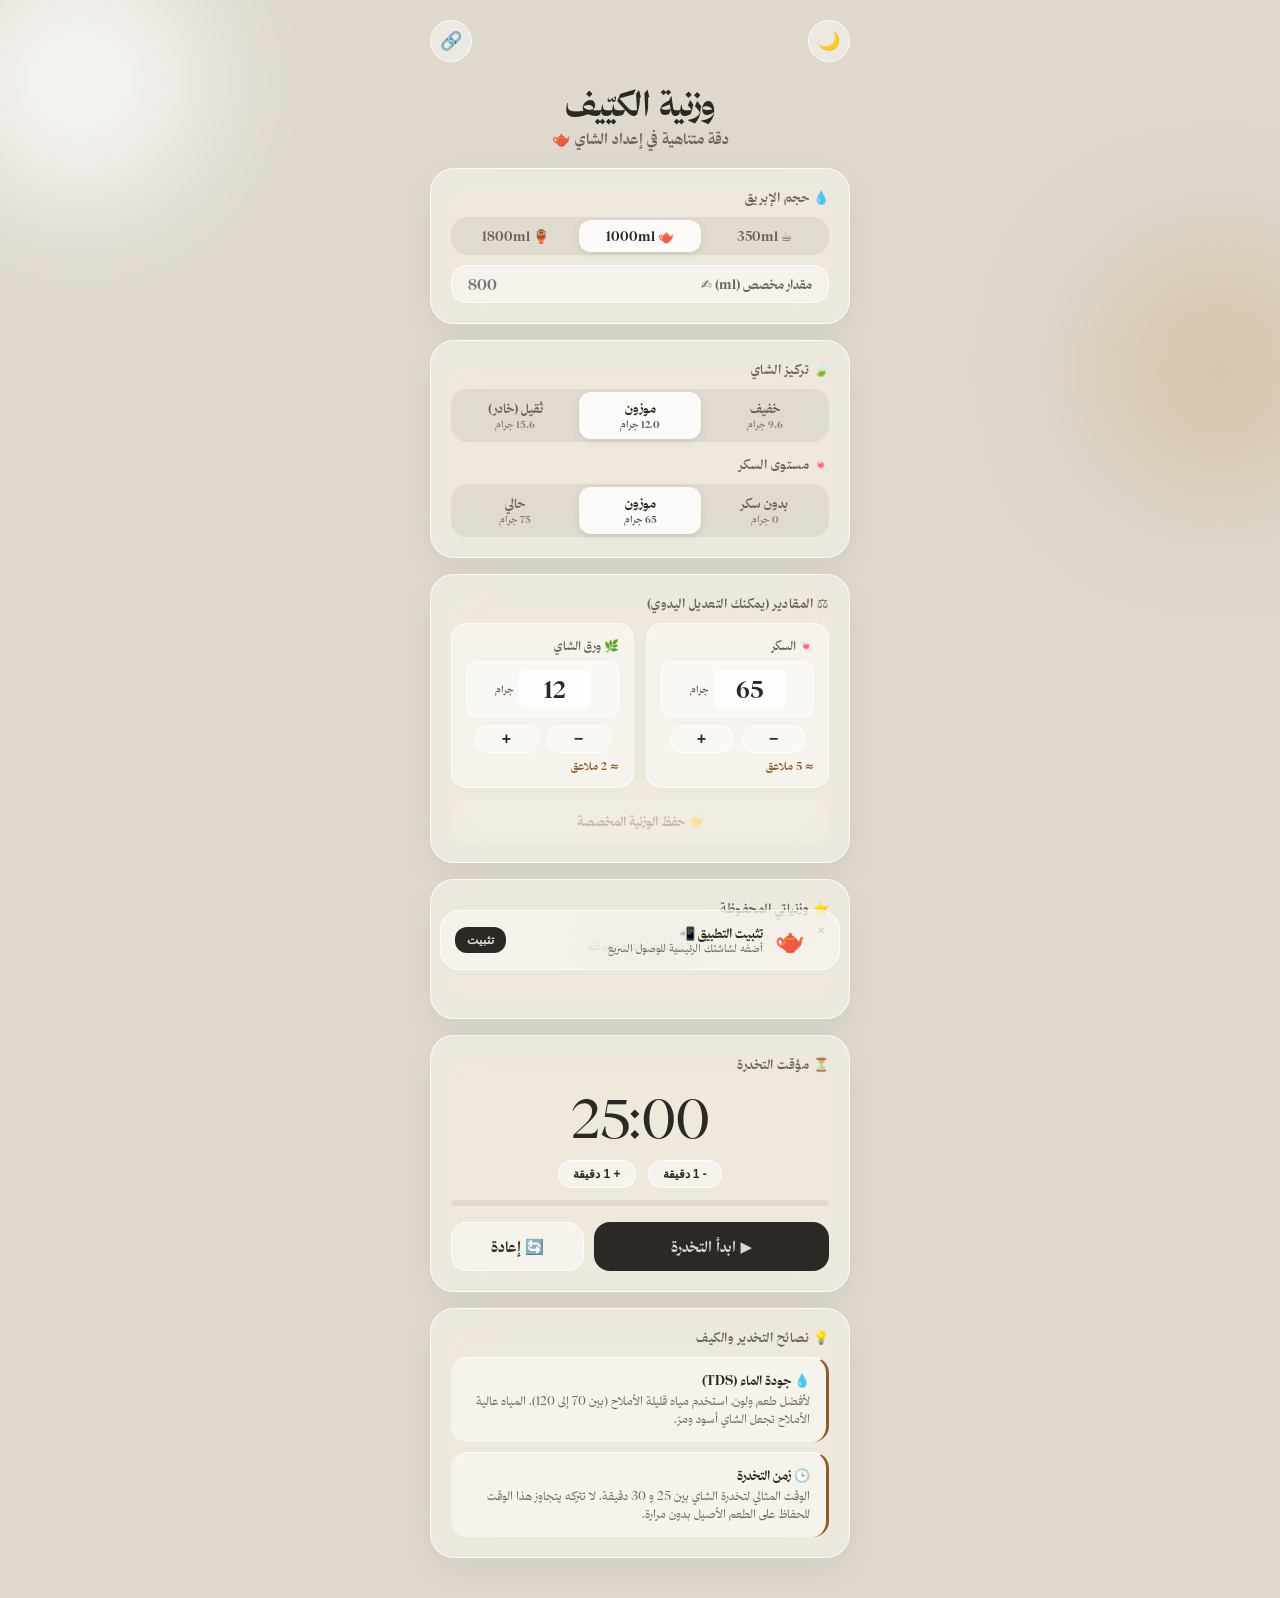
==== commit 0485effa: "Update index.html" ====
--- a/index.html
+++ b/index.html
@@ -1,9 +1,4 @@
 <!DOCTYPE html>
-<html lang="ar" dir="rtl">
-<head>
-<meta charset="UTF-8">
-<meta name="viewport" content="width=device-width, initial-scale=1.0, maximum-scale=1.0, user-scalable=no, viewport-fit=cover">
-<title>وزنية الكيّيف 🫖 | حاسبة وزنية الشاهي</title><!DOCTYPE html>
 <html lang="ar" dir="rtl">
 <head>
 <meta charset="UTF-8">
@@ -532,6 +527,15 @@
     grid-template-columns: 1fr 1fr;
     gap: 8px;
     margin-top: 4px;
+    /* الصف الأول لا ينحذف أبداً — ارتفاع أدنى يعادل صفاً واحداً */
+    min-height: 70px;
+  }
+  .preset-empty {
+    grid-column: 1 / -1;
+    text-align: center;
+    font-size: 12px;
+    color: var(--text-secondary);
+    padding: 10px 0;
   }
   .preset-chip {
     background: var(--input-bg);
@@ -546,8 +550,6 @@
     flex-direction: column;
     align-items: stretch;
     gap: 6px;
-    width: 100%;
-    box-sizing: border-box;
     min-width: 0;
     opacity: 0.45;
     transition: opacity 0.25s ease, border-color 0.25s ease, background 0.25s ease;
@@ -1414,7 +1416,7 @@
           <button class="preset-act-btn" onclick="deletePreset(${idx}, event)">🗑️ حذف</button>
         </div>
       </div>
-    `).join('') || '<span style="font-size:12px; color:var(--text-secondary);">لا توجد وزنيات محفوظة</span>';
+    `).join('') || '<span class="preset-empty">لا توجد وزنيات محفوظة</span>';
   }
 
   function selectPreset(idx) {
@@ -1593,1271 +1595,3 @@
 </script>
 </body>
 </html>
-<meta name="description" content="حاسبة وزنية الشاهي والشاي: احسب مقادير السكر وورق الشاي بدقة حسب كمية الماء، مع مؤقت التخدرة. أداة مجانية لضبط براد الشاي الموزون.">
-<meta name="keywords" content="حاسبة الشاهي, وزنية الشاي, شاهي كالك, حساب مقادير الشاي, وزنية الكيّيف, شاي موزون, مقدار السكر والشاي, مؤقت الشاي">
-<meta name="author" content="أبو سليمان">
-<meta name="theme-color" content="#DED8CD" id="themeColorMeta">
-<meta name="apple-mobile-web-app-capable" content="yes">
-<meta name="apple-mobile-web-app-status-bar-style" content="default">
-<link rel="manifest" href="manifest.json">
-<link rel="stylesheet" href="fonts.css">
-
-<!-- أيقونة تبويب المتصفح والآيفون -->
-<link rel="icon" type="image/png" href="https://hxxh9441-beep.github.io/waznyat-alkayef/icon.png">
-<link rel="apple-touch-icon" href="https://hxxh9441-beep.github.io/waznyat-alkayef/icon.png">
-
-<!-- صورة المعاينة عند مشاركة الرابط -->
-<meta property="og:title" content="حاسبة وزنية الشاهي 🫖 | وزنية الكيّيف">
-<meta property="og:description" content="حاسبة لوزنية الشاهي والشاي: مقادير دقيقة للسكر وورق الشاي حسب كمية الماء + مؤقت التخدرة. مجانية وبدون تحميل.">
-<meta property="og:image" content="https://hxxh9441-beep.github.io/waznyat-alkayef/icon.png">
-<meta property="og:type" content="website">
-<meta property="og:url" content="https://hxxh9441-beep.github.io/waznyat-alkayef/">
-<meta property="og:locale" content="ar_SA">
-<meta name="twitter:card" content="summary">
-<meta name="twitter:title" content="حاسبة وزنية الشاهي 🫖 | وزنية الكيّيف">
-<meta name="twitter:description" content="حاسبة لوزنية الشاهي والشاي: مقادير دقيقة للسكر وورق الشاي حسب كمية الماء + مؤقت التخدرة.">
-
-<!-- بيانات منظمة JSON-LD لربط الاسم بالوظيفة -->
-<script type="application/ld+json">
-{
-  "@context": "https://schema.org",
-  "@type": "SoftwareApplication",
-  "name": "وزنية الكيّيف",
-  "alternateName": ["حاسبة الشاهي", "حاسبة وزنية الشاي", "حاسبة الشاي", "شاهي كالك"],
-  "applicationCategory": "UtilitiesApplication",
-  "operatingSystem": "Any",
-  "inLanguage": "ar",
-  "description": "حاسبة لوزنية الشاهي والشاي: حساب مقادير السكر وورق الشاي بدقة حسب كمية الماء (كوب، إبريق، أو مقدار مخصص)، مع مؤقت للتخدرة 25-30 دقيقة.",
-  "url": "https://hxxh9441-beep.github.io/waznyat-alkayef/",
-  "offers": {
-    "@type": "Offer",
-    "price": "0",
-    "priceCurrency": "SAR"
-  },
-  "featureList": [
-    "حساب مقادير الشاي والسكر حسب كمية الماء",
-    "أزرار تركيز الشاي: خفيف، موزون، ثقيل",
-    "مستويات السكر: بدون، موزون، حالي",
-    "مؤقت التخدرة 25-30 دقيقة",
-    "يعمل بدون إنترنت (PWA)"
-  ],
-  "keywords": "حاسبة الشاهي, وزنية الشاي, حساب مقادير الشاي, شاي موزون, مؤقت الشاي"
-}
-</script>
-
-<style>
-  
-
-
-
-  *, *::before, *::after {
-    margin: 0; padding: 0;
-    box-sizing: border-box;
-    -webkit-tap-highlight-color: transparent;
-  }
-
-  :root {
-    --bg: #DED8CD;
-    --accent: #8E5B2E; 
-    --text-primary: #2C2824;
-    --text-secondary: #6B645C;
-    --card-bg: rgba(255, 255, 255, 0.42);
-    --card-border: rgba(255, 255, 255, 0.75);
-    --input-bg: rgba(255, 255, 255, 0.45);
-    --segment-active: rgba(255, 255, 255, 0.85);
-    --orb-1: rgba(255, 255, 255, 0.75);
-    --orb-2: rgba(200, 160, 110, 0.35);
-    --radius-lg: 24px;
-    --radius-md: 16px;
-    --radius-sm: 12px;
-  }
-
-  [data-theme="dark"] {
-    --bg: #1A1816;
-    --accent: #D07F38;
-    --text-primary: #F2ECE4;
-    --text-secondary: #A0988E;
-    --card-bg: rgba(35, 32, 29, 0.55);
-    --card-border: rgba(255, 255, 255, 0.12);
-    --input-bg: rgba(255, 255, 255, 0.08);
-    --segment-active: rgba(255, 255, 255, 0.18);
-    --orb-1: rgba(142, 91, 46, 0.25);
-    --orb-2: rgba(60, 40, 20, 0.4);
-  }
-
-  body {
-    font-family: 'Thmanyah Serif', -apple-system, BlinkMacSystemFont, 'Noto Sans Arabic', system-ui, serif;
-    background-color: var(--bg);
-    color: var(--text-primary);
-    min-height: 100vh;
-    padding: 20px 16px 24px;
-    display: flex;
-    flex-direction: column;
-    align-items: center;
-    overflow-x: hidden;
-    position: relative;
-    transition: background-color 0.4s ease, color 0.4s ease;
-  }
-
-  .bg-orb {
-    position: fixed;
-    border-radius: 50%;
-    filter: blur(60px);
-    pointer-events: none;
-    z-index: 0;
-    transition: background 0.4s ease;
-  }
-  .bg-orb-1 { top: -50px; left: -50px; width: 260px; height: 260px; background: var(--orb-1); }
-  .bg-orb-2 { top: 250px; right: -60px; width: 240px; height: 240px; background: var(--orb-2); }
-
-  .tea-steep-bg {
-    position: fixed;
-    top: 0; left: 0; width: 100%; height: 100%;
-    background: radial-gradient(circle at center, #D07F38 0%, #7A3311 100%);
-    z-index: 1;
-    pointer-events: none;
-    opacity: 0;
-    transition: opacity 1s linear;
-  }
-
-  .leaves-container {
-    position: fixed;
-    top: 0; left: 0; width: 100%; height: 100%;
-    pointer-events: none;
-    z-index: 2;
-    overflow: hidden;
-  }
-  .falling-leaf {
-    position: absolute;
-    top: -40px;
-    animation: fallLeaf linear infinite;
-    opacity: 0;
-  }
-
-  @keyframes fallLeaf {
-    0% { transform: translateY(-20px) rotate(0deg) translateX(0); opacity: 0; }
-    15% { opacity: 0.65; }
-    85% { opacity: 0.65; }
-    100% { transform: translateY(108vh) rotate(360deg) translateX(50px); opacity: 0; }
-  }
-
-  .container {
-    width: 100%;
-    max-width: 420px;
-    position: relative;
-    z-index: 10;
-  }
-
-  .top-bar {
-    display: flex;
-    justify-content: space-between;
-    align-items: center;
-    width: 100%;
-    margin-bottom: 10px;
-  }
-  .icon-btn {
-    background: var(--card-bg);
-    border: 1px solid var(--card-border);
-    backdrop-filter: blur(15px);
-    -webkit-backdrop-filter: blur(15px);
-    color: var(--text-primary);
-    width: 42px;
-    height: 42px;
-    border-radius: 50%;
-    display: flex;
-    align-items: center;
-    justify-content: center;
-    cursor: pointer;
-    font-size: 18px;
-    transition: transform 0.2s ease;
-  }
-  .icon-btn:active { transform: scale(0.9); }
-
-  .header {
-    text-align: center;
-    padding: 10px 0 20px;
-  }
-  .header h1 {
-    font-size: 34px;
-    font-weight: 800;
-    letter-spacing: -0.8px;
-    color: var(--text-primary);
-  }
-  .header p {
-    color: var(--text-secondary);
-    font-size: 15px;
-    margin-top: 4px;
-    font-weight: 600;
-  }
-
-  .card {
-    background: var(--card-bg);
-    backdrop-filter: blur(25px) saturate(190%);
-    -webkit-backdrop-filter: blur(25px) saturate(190%);
-    border: 1px solid var(--card-border);
-    border-radius: var(--radius-lg);
-    padding: 20px;
-    margin-bottom: 16px;
-    box-shadow: 0 12px 32px 0 rgba(0, 0, 0, 0.05);
-    transition: background 0.4s ease, border-color 0.4s ease;
-  }
-
-  .card-title {
-    font-size: 13px;
-    font-weight: 700;
-    text-transform: uppercase;
-    letter-spacing: 0.5px;
-    color: var(--text-secondary);
-    margin-bottom: 12px;
-    display: flex;
-    align-items: center;
-    justify-content: space-between;
-  }
-
-  .segmented-control {
-    display: flex;
-    background: rgba(0, 0, 0, 0.06);
-    border-radius: var(--radius-md);
-    padding: 3px;
-    gap: 2px;
-  }
-  .segment-btn {
-    flex: 1;
-    background: transparent;
-    border: none;
-    border-radius: var(--radius-sm);
-    padding: 8px 4px;
-    color: var(--text-secondary);
-    font-size: 13px;
-    font-weight: 600;
-    cursor: pointer;
-    transition: all 0.25s ease;
-    font-family: inherit;
-    text-align: center;
-    display: flex;
-    flex-direction: column;
-    align-items: center;
-    justify-content: center;
-  }
-  .segment-btn.active {
-    background: var(--segment-active);
-    color: var(--text-primary);
-    box-shadow: 0 2px 8px rgba(0,0,0,0.1);
-  }
-  .segment-sub {
-    font-size: 10px;
-    font-weight: 600;
-    margin-top: 2px;
-    opacity: 0.75;
-  }
-
-  .custom-input-group {
-    margin-top: 10px;
-    display: flex;
-    align-items: center;
-    background: var(--input-bg);
-    border-radius: var(--radius-md);
-    padding: 10px 16px;
-    border: 1px solid var(--card-border);
-    cursor: text;
-    position: relative;
-  }
-  .custom-input-group label {
-    font-size: 13px;
-    font-weight: 600;
-    color: var(--text-secondary);
-    flex: 1;
-    pointer-events: none;
-    position: relative;
-    z-index: 1;
-  }
-  .custom-input-group input {
-    background: transparent;
-    border: none;
-    outline: none;
-    color: var(--text-primary);
-    font-size: 15px;
-    font-weight: 700;
-    text-align: left;
-    font-family: inherit;
-    /* الخانة تغطي الإطار كاملاً — الضغط في أي مكان داخل الإطار يفتح الكتابة */
-    position: absolute;
-    inset: 0;
-    width: 100%;
-    height: 100%;
-    box-sizing: border-box;
-    padding: 10px 16px;
-  }
-
-  .metrics-grid {
-    display: grid;
-    grid-template-columns: 1fr 1fr;
-    gap: 12px;
-  }
-  .metric-item {
-    background: var(--input-bg);
-    border-radius: var(--radius-md);
-    padding: 14px;
-    border: 1px solid var(--card-border);
-  }
-  .metric-label {
-    font-size: 12px;
-    font-weight: 700;
-    color: var(--text-secondary);
-  }
-  .metric-value-box {
-    display: flex;
-    align-items: center;
-    justify-content: center;
-    gap: 6px;
-    margin: 8px 0;
-    background: var(--input-bg);
-    border: 1px solid var(--card-border);
-    border-radius: 10px;
-    padding: 8px 10px;
-  }
-  .metric-value-input {
-    background: var(--segment-active);
-    border: none;
-    outline: none;
-    border-radius: 7px;
-    padding: 4px 6px;
-    font-size: 24px;
-    font-weight: 800;
-    color: var(--text-primary);
-    width: 72px;
-    min-width: 0;
-    font-family: inherit;
-    text-align: center;
-  }
-  /* أزرار +/− تحت الرقم — بنمط أزرار مؤقت التخدرة */
-  .metric-steps {
-    display: flex;
-    gap: 8px;
-    justify-content: center;
-    margin-bottom: 6px;
-  }
-  .metric-step {
-    background: var(--input-bg);
-    border: 1px solid var(--card-border);
-    color: var(--text-primary);
-    padding: 5px 0;
-    border-radius: 20px;
-    font-size: 16px;
-    font-weight: 800;
-    cursor: pointer;
-    flex: 1;
-    max-width: 64px;
-    display: flex;
-    align-items: center;
-    justify-content: center;
-    line-height: 1;
-    -webkit-tap-highlight-color: transparent;
-    /* عودة تدريجية بعد رفع الإصبع — التأثير يبقى مرئياً لحظة بدل ما يختفي فوراً */
-    transition: background 0.5s ease, color 0.5s ease, transform 0.5s ease;
-  }
-  /* hover فقط للأجهزة اللي فيها ماوس — حتى لا يعلق على شاشات اللمس */
-  @media (hover: hover) {
-    .metric-step:hover { background: var(--text-secondary); color: var(--bg); }
-  }
-  .metric-step:active {
-    /* استجابة فورية عند الضغط — بدون انتقال */
-    transition: none;
-    transform: scale(0.88);
-    background: var(--text-secondary);
-    color: var(--bg);
-  }
-  /* إخفاء مثلثات الزيادة/النقص الافتراضية — تبقى أسهم الكيبورد ⬆️⬇️ شغالة */
-  input[type="number"]::-webkit-inner-spin-button,
-  input[type="number"]::-webkit-outer-spin-button {
-    -webkit-appearance: none;
-    margin: 0;
-  }
-  input[type="number"] { -moz-appearance: textfield; appearance: textfield; }
-  .metric-unit {
-    font-size: 10px;
-    font-weight: 700;
-    color: var(--text-secondary);
-    white-space: nowrap;
-    flex-shrink: 0;
-  }
-  .metric-sub {
-    font-size: 11px;
-    font-weight: 700;
-    color: var(--accent);
-  }
-
-  /* Frosted Glass Redesigned Save Button */
-  .save-preset-btn {
-    width: 100%;
-    margin-top: 12px;
-    padding: 12px;
-    border-radius: var(--radius-md);
-    border: 1px solid var(--card-border);
-    background: var(--input-bg);
-    color: var(--accent);
-    font-size: 13px;
-    font-weight: 700;
-    font-family: inherit;
-    cursor: pointer;
-    transition: all 0.3s cubic-bezier(0.16, 1, 0.3, 1);
-    display: flex;
-    align-items: center;
-    justify-content: center;
-    gap: 6px;
-    box-shadow: inset 0 1px 1px rgba(255, 255, 255, 0.4);
-  }
-  .save-preset-btn:disabled {
-    opacity: 0.35;
-    color: var(--text-secondary);
-    border-color: transparent;
-    cursor: not-allowed;
-    box-shadow: none;
-  }
-  .save-preset-btn:not(:disabled) {
-    /* نفس ثيم زر "🔄 إعادة" الثانوي: خلفية فاتحة + نص داكن + حدود */
-    background: var(--input-bg);
-    color: var(--text-primary);
-    border-color: var(--card-border);
-    opacity: 1;
-    box-shadow: none;
-  }
-  .save-preset-btn:not(:disabled):active {
-    transform: scale(0.97);
-    opacity: 0.85;
-  }
-
-  /* Timer Component */
-  .timer-container { text-align: center; }
-  .timer-display {
-    font-size: 54px;
-    font-weight: 300;
-    letter-spacing: -2px;
-    font-variant-numeric: tabular-nums;
-    margin: 8px 0;
-    color: var(--text-primary);
-  }
-  .timer-display.running { color: var(--accent); font-weight: 400; }
-
-  .time-adjust-row {
-    display: flex;
-    justify-content: center;
-    gap: 12px;
-    margin-bottom: 12px;
-  }
-  .adj-btn {
-    background: var(--input-bg);
-    border: 1px solid var(--card-border);
-    color: var(--text-primary);
-    padding: 6px 14px;
-    border-radius: 20px;
-    font-size: 12px;
-    font-weight: 700;
-    cursor: pointer;
-    -webkit-tap-highlight-color: transparent;
-    /* نفس تأثير أزرار +/−: عودة تدريجية بعد رفع الإصبع */
-    transition: background 0.5s ease, color 0.5s ease, transform 0.5s ease;
-  }
-  /* hover فقط للأجهزة اللي فيها ماوس */
-  @media (hover: hover) {
-    .adj-btn:hover { background: var(--text-secondary); color: var(--bg); }
-  }
-  .adj-btn:active {
-    transition: none;
-    transform: scale(0.92);
-    background: var(--text-secondary);
-    color: var(--bg);
-  }
-
-  .progress-wrapper {
-    width: 100%;
-    height: 6px;
-    background: rgba(0,0,0,0.06);
-    border-radius: 10px;
-    margin-bottom: 16px;
-    overflow: hidden;
-  }
-  .progress-fill {
-    height: 100%;
-    width: 0%;
-    background: var(--accent);
-    border-radius: 10px;
-    transition: width 0.5s linear;
-  }
-
-  .btns-row { display: flex; gap: 10px; }
-  .apple-btn {
-    flex: 2;
-    padding: 14px;
-    border-radius: var(--radius-md);
-    border: none;
-    background: var(--text-primary);
-    color: var(--bg);
-    font-size: 15px;
-    font-weight: 700;
-    cursor: pointer;
-    display: flex;
-    align-items: center;
-    justify-content: center;
-    gap: 8px;
-    font-family: inherit;
-  }
-  .apple-btn:active { opacity: 0.85; transform: scale(0.98); }
-  .apple-btn.secondary {
-    flex: 1;
-    background: var(--input-bg);
-    color: var(--text-primary);
-    border: 1px solid var(--card-border);
-  }
-
-  /* Presets List */
-  .preset-list {
-    display: flex;
-    gap: 8px;
-    overflow-x: auto;
-    padding-bottom: 4px;
-    margin-top: 4px;
-  }
-  .preset-chip {
-    background: var(--input-bg);
-    border: 1px solid var(--card-border);
-    color: var(--text-primary);
-    padding: 8px 12px;
-    border-radius: 20px;
-    font-size: 12px;
-    font-weight: 600;
-    white-space: nowrap;
-    cursor: pointer;
-    display: flex;
-    align-items: center;
-    gap: 6px;
-  }
-  .preset-del {
-    color: var(--text-secondary);
-    font-size: 14px;
-    margin-right: 4px;
-  }
-
-  /* Tips Component */
-  .tip-item {
-    background: var(--input-bg);
-    border-radius: var(--radius-md);
-    padding: 14px 16px;
-    margin-bottom: 10px;
-    border-right: 3px solid var(--accent);
-    border-top: 1px solid var(--card-border);
-  }
-  .tip-item:last-child { margin-bottom: 0; }
-  .tip-item-title {
-    font-size: 13px;
-    font-weight: 700;
-    color: var(--text-primary);
-    margin-bottom: 4px;
-  }
-  .tip-item-desc {
-    font-size: 12px;
-    color: var(--text-secondary);
-    line-height: 1.5;
-    font-weight: 500;
-  }
-
-  /* Modal */
-  .modal-overlay {
-    position: fixed; top: 0; left: 0; width: 100%; height: 100%;
-    background: rgba(0,0,0,0.4); backdrop-filter: blur(15px); -webkit-backdrop-filter: blur(15px);
-    z-index: 1000; display: flex; align-items: center; justify-content: center; opacity: 0; pointer-events: none; transition: opacity 0.3s ease;
-  }
-  .modal-overlay.active { opacity: 1; pointer-events: auto; }
-  .modal-card {
-    background: var(--bg);
-    border: 1px solid var(--card-border);
-    border-radius: 28px; padding: 28px 20px;
-    width: 85%; max-width: 320px; text-align: center; box-shadow: 0 25px 50px rgba(0,0,0,0.2);
-  }
-  .modal-card h3 { font-size: 20px; margin-bottom: 8px; color: var(--text-primary); }
-  .modal-card p { font-size: 14px; color: var(--text-secondary); margin-bottom: 20px; line-height: 1.4; }
-  .modal-btn {
-    width: 100%; padding: 12px; border-radius: 14px; background: var(--text-primary); color: var(--bg); border: none; font-weight: 700; font-size: 14px; cursor: pointer;
-  }
-
-  .pwa-banner {
-    position: fixed; bottom: 20px; left: 50%; transform: translateX(-50%) translateY(150%);
-    width: calc(100% - 32px); max-width: 400px;
-    background: var(--card-bg); backdrop-filter: blur(25px); -webkit-backdrop-filter: blur(25px);
-    border: 1px solid var(--card-border); border-radius: 20px; padding: 14px;
-    z-index: 999; transition: transform 0.4s ease; display: flex; align-items: center; gap: 12px;
-  }
-  .pwa-banner.show { transform: translateX(-50%) translateY(0); }
-  .pwa-close {
-    background: none; border: none; color: var(--text-secondary);
-    font-size: 10px; cursor: pointer; padding: 0; line-height: 1;
-    opacity: 0.3; flex-shrink: 0; align-self: flex-start; margin-top: 1px;
-  }
-  .pwa-close:hover { opacity: 0.7; }
-</style>
-</head>
-<body>
-
-<div class="bg-orb bg-orb-1"></div>
-<div class="bg-orb bg-orb-2"></div>
-<div id="teaSteepBg" class="tea-steep-bg"></div>
-<div id="leavesContainer" class="leaves-container"></div>
-
-<div class="container">
-
-  <!-- Top Bar Controls -->
-  <div class="top-bar">
-    <button class="icon-btn" onclick="toggleDarkMode()" id="themeBtn" title="الوضع الداكن">🌙</button>
-    <button class="icon-btn" onclick="shareRecipe()" title="مشاركة رابط الوزنية">🔗</button>
-  </div>
-
-  <!-- Header -->
-  <div class="header">
-    <h1>وزنية الكيّيف</h1>
-    <p>دقة متناهية في إعداد الشاي 🫖</p>
-  </div>
-
-  <!-- Water Selector -->
-  <div class="card">
-    <div class="card-title">💧 حجم الإبريق</div>
-    <div class="segmented-control">
-      <button class="segment-btn" onclick="setWater(350, this)">☕ 350ml</button>
-      <button class="segment-btn active" onclick="setWater(1000, this)">🫖 1000ml</button>
-      <button class="segment-btn" onclick="setWater(1800, this)">🏺 1800ml</button>
-    </div>
-    <div class="custom-input-group">
-      <label>مقدار مخصص (ml) ✍️</label>
-      <input type="text" inputmode="numeric" id="customMl" placeholder="800" oninput="setCustomWater(this.value)">
-    </div>
-  </div>
-
-  <!-- Taste Controls -->
-  <div class="card">
-    <div class="card-title">🍃 تركيز الشاي</div>
-    <div class="segmented-control" style="margin-bottom: 14px;">
-      <button class="segment-btn" onclick="setStrength(0.8, this)">
-        خفيف
-        <span class="segment-sub" id="subTeaLight">9.6 جرام</span>
-      </button>
-      <button class="segment-btn active" onclick="setStrength(1.0, this)">
-        موزون
-        <span class="segment-sub" id="subTeaMedium">12 جرام</span>
-      </button>
-      <button class="segment-btn" onclick="setStrength(1.3, this)">
-        ثقيل (خادر)
-        <span class="segment-sub" id="subTeaStrong">15.6 جرام</span>
-      </button>
-    </div>
-
-    <div class="card-title">🍬 مستوى السكر</div>
-    <div class="segmented-control">
-      <button class="segment-btn" onclick="setSugarPreset(0, this)">
-        بدون سكر
-        <span class="segment-sub" id="subSugarZero">0 جرام</span>
-      </button>
-      <button class="segment-btn active" onclick="setSugarPreset(65/75, this)">
-        موزون
-        <span class="segment-sub" id="subSugarMedium">65 جرام</span>
-      </button>
-      <button class="segment-btn" onclick="setSugarPreset(1.0, this)">
-        حالي
-        <span class="segment-sub" id="subSugarHigh">75 جرام</span>
-      </button>
-    </div>
-  </div>
-
-  <!-- Metrics Display (With Direct Manual Edit & Redesigned Save Button) -->
-  <div class="card">
-    <div class="card-title">
-      <span>⚖️ المقادير (يمكنك التعديل اليدوي)</span>
-    </div>
-    <div class="metrics-grid">
-      <div class="metric-item">
-        <div class="metric-label">🍬 السكر</div>
-        <div class="metric-value-box">
-          <input type="text" inputmode="numeric" class="metric-value-input" id="sugarInput" value="65" oninput="onManualSugarChange(this.value)">
-          <span class="metric-unit">جرام</span>
-        </div>
-        <div class="metric-steps">
-          <button class="metric-step" onclick="stepSugar(-1)" aria-label="إنقاص">−</button>
-          <button class="metric-step" onclick="stepSugar(1)" aria-label="زيادة">+</button>
-        </div>
-        <div class="metric-sub" id="sugarTbsp">≈ 5 ملاعق</div>
-      </div>
-      <div class="metric-item">
-        <div class="metric-label">🌿 ورق الشاي</div>
-        <div class="metric-value-box">
-          <input type="text" inputmode="numeric" class="metric-value-input" id="teaInput" value="12" oninput="onManualTeaChange(this.value)">
-          <span class="metric-unit">جرام</span>
-        </div>
-        <div class="metric-steps">
-          <button class="metric-step" onclick="stepTea(-0.5)" aria-label="إنقاص">−</button>
-          <button class="metric-step" onclick="stepTea(0.5)" aria-label="زيادة">+</button>
-        </div>
-        <div class="metric-sub" id="teaTbsp">≈ 2 ملعقة</div>
-      </div>
-    </div>
-
-    <!-- Redesigned Save Button Below Metrics -->
-    <button class="save-preset-btn" id="savePresetBtn" onclick="saveCurrentPreset()" disabled>
-      <span>⭐ حفظ الوزنية المخصصة</span>
-    </button>
-  </div>
-
-  <!-- Presets Card -->
-  <div class="card">
-    <div class="card-title">
-      <span>⭐ وزنياتي المحفوظة</span>
-    </div>
-    <div class="preset-list" id="presetsContainer">
-      <!-- Dynamic Presets Chips -->
-    </div>
-  </div>
-
-  <!-- Timer Card -->
-  <div class="card">
-    <div class="card-title">⏳ مؤقت التخدرة</div>
-    <div class="timer-container">
-      <div class="timer-display" id="timerDisplay">25:00</div>
-      
-      <div class="time-adjust-row">
-        <button class="adj-btn" onclick="adjustTime(-60)">- 1 دقيقة</button>
-        <button class="adj-btn" onclick="adjustTime(60)">+ 1 دقيقة</button>
-      </div>
-
-      <div class="progress-wrapper">
-        <div class="progress-fill" id="timerProgress"></div>
-      </div>
-
-      <div class="btns-row">
-        <button class="apple-btn" id="timerBtn" onclick="toggleTimer()">▶️ ابدأ التخدرة</button>
-        <button class="apple-btn secondary" onclick="resetTimer()">🔄 إعادة</button>
-      </div>
-    </div>
-  </div>
-
-  <!-- Tips Card -->
-  <div class="card">
-    <div class="card-title">💡 نصائح التخدير والكيف</div>
-    
-    <div class="tip-item">
-      <div class="tip-item-title">💧 جودة الماء (TDS)</div>
-      <div class="tip-item-desc">
-        لأفضل طعم ولون، استخدم مياه قليلة الأملاح (بين 70 إلى 120). المياه عالية الأملاح تجعل الشاي أسود ومرّ.
-      </div>
-    </div>
-
-    <div class="tip-item">
-      <div class="tip-item-title">🕒 زمن التخدرة</div>
-      <div class="tip-item-desc">
-        الوقت المثالي لتخدرة الشاي بين 25 و 30 دقيقة. لا تتركه يتجاوز هذا الوقت للحفاظ على الطعم الأصيل بدون مرارة.
-      </div>
-    </div>
-  </div>
-
-</div>
-
-<!-- Finish Modal -->
-<div class="modal-overlay" id="doneModal">
-  <div class="modal-card">
-    <span style="font-size:48px; display:block; margin-bottom:8px;">☕</span>
-    <h3>الكيف جاهز!</h3>
-    <p>تمت التخدرة بنجاح، صب لك بيالة وروّق والمزاج عالي.</p>
-    <button class="modal-btn" onclick="closeModal()">بالعافية 🤍</button>
-  </div>
-</div>
-
-<!-- PWA Banner -->
-<div class="pwa-banner" id="pwaBanner">
-  <button class="pwa-close" id="pwaClose" onclick="closePwaBanner()" aria-label="إغلاق">✕</button>
-  <span style="font-size: 24px;">🫖</span>
-  <div style="flex:1;">
-    <h4 style="font-size:13px; color:var(--text-primary);">تثبيت التطبيق 📲</h4>
-    <p style="font-size:11px; color:var(--text-secondary);" id="pwaInstruction">أضفه لشاشتك الرئيسية للوصول السريع</p>
-  </div>
-  <button style="background:var(--text-primary); color:var(--bg); border:none; padding:6px 12px; border-radius:12px; font-size:12px; font-weight:700; white-space:nowrap;" id="pwaBtn" onclick="installPWA()">تثبيت</button>
-</div>
-
-<script>
-  // Global Config & State
-  const BASE_ML = 1000, BASE_SUGAR_SWEET = 75, BASE_TEA = 12;
-  const SUGAR_PER_TBSP = 12.5, TEA_PER_TBSP = 6;
-  
-  let currentMl = 1000;
-  let lastWaterPreset = 1000; // آخر خيار محدد في 💧 حجم الإبريق (للعودة له عند مسح الخانة المخصصة)
-  let currentSugarGrams = 65;
-  let currentTeaGrams = 12;
-  
-  let defaultSugarGrams = 65;
-  let defaultTeaGrams = 12;
-
-  // عوامل الأزرار النشطة (تتحدث عند الضغط على تركيز الشاي / مستوى السكر)
-  let currentStrengthFactor = 1.0;   // 0.8 خفيف / 1.0 موزون / 1.3 ثقيل
-  let currentSugarFactor = 65/75;    // 0 بدون / 65/75 موزون / 1.0 حالي
-
-  let totalTimeSeconds = 1500; // 25 min default
-  let timerSeconds = 1500;
-  let timerRunning = false;
-  let timerInterval = null;
-  let endTimeStamp = null;
-  let wakeLock = null;
-  let audioCtx = null;
-
-  function initFallingLeaves() {
-    const container = document.getElementById('leavesContainer');
-    const leafSVG = `<svg viewBox="0 0 30 30" width="100%" height="100%"><path d="M 15,3 C 25,8 27,22 15,27 C 3,22 5,8 15,3 Z" fill="#422B17" opacity="0.5"/><path d="M 15,3 L 15,27" stroke="#68472C" stroke-width="1.2"/></svg>`;
-    for (let i = 0; i < 12; i++) {
-      const leaf = document.createElement('div');
-      leaf.className = 'falling-leaf';
-      leaf.innerHTML = leafSVG;
-      const size = Math.random() * 14 + 14;
-      leaf.style.width = `${size}px`;
-      leaf.style.height = `${size}px`;
-      leaf.style.left = `${Math.random() * 100}%`;
-      leaf.style.animationDuration = `${Math.random() * 8 + 10}s`;
-      leaf.style.animationDelay = `${Math.random() * 12}s`;
-      container.appendChild(leaf);
-    }
-  }
-
-  function formatSpoons(val) {
-    if (val === 0) return '0 ملاعق';
-    const integerPart = Math.floor(val);
-    const decimalPart = val - integerPart;
-    
-    let fractionStr = '';
-    if (decimalPart >= 0.25 && decimalPart < 0.6) fractionStr = ' ونصف';
-    else if (decimalPart >= 0.6) return `≈ ${integerPart + 1} ملاعق`;
-
-    if (integerPart === 0) return fractionStr ? `≈ نصف ملعقة` : `أقل من ملعقة`;
-    return `≈ ${integerPart}${fractionStr} ملاعق`;
-  }
-
-  function updateSubtitles() {
-    const ratio = currentMl / BASE_ML;
-    document.getElementById('subTeaLight').textContent = `${(ratio * BASE_TEA * 0.8).toFixed(1)} جرام`;
-    document.getElementById('subTeaMedium').textContent = `${(ratio * BASE_TEA * 1.0).toFixed(1)} جرام`;
-    document.getElementById('subTeaStrong').textContent = `${(ratio * BASE_TEA * 1.3).toFixed(1)} جرام`;
-
-    document.getElementById('subSugarZero').textContent = `0 جرام`;
-    document.getElementById('subSugarMedium').textContent = `${Math.round(ratio * 65)} جرام`;
-    document.getElementById('subSugarHigh').textContent = `${Math.round(ratio * 75)} جرام`;
-  }
-
-  function checkSaveState() {
-    const isModified = (currentSugarGrams !== defaultSugarGrams) || (currentTeaGrams !== defaultTeaGrams);
-    document.getElementById('savePresetBtn').disabled = !isModified;
-  }
-
-  function renderMetricsUI() {
-    document.getElementById('sugarInput').value = currentSugarGrams;
-    document.getElementById('teaInput').value = currentTeaGrams;
-    document.getElementById('sugarTbsp').textContent = formatSpoons(currentSugarGrams / SUGAR_PER_TBSP);
-    document.getElementById('teaTbsp').textContent = formatSpoons(currentTeaGrams / TEA_PER_TBSP);
-    updateSubtitles();
-    checkSaveState();
-  }
-
-  function setWater(ml, btn) {
-    lastWaterPreset = ml;
-    const oldMl = currentMl;
-    currentMl = ml;
-    if (btn) {
-      btn.parentElement.querySelectorAll('.segment-btn').forEach(b => b.classList.remove('active'));
-      btn.classList.add('active');
-    }
-    document.getElementById('customMl').value = '';
-    
-    const ratio = currentMl / oldMl;
-    currentSugarGrams = Math.round(currentSugarGrams * ratio);
-    currentTeaGrams = Math.round((currentTeaGrams * ratio) * 10) / 10;
-    
-    defaultSugarGrams = Math.round(defaultSugarGrams * ratio);
-    defaultTeaGrams = Math.round((defaultTeaGrams * ratio) * 10) / 10;
-    
-    renderMetricsUI();
-    hapticFeedback();
-  }
-
-  // العودة لآخر خيار محدد في حجم الإبريق (عند مسح خانة ml المخصصة)
-  function restoreWaterPreset() {
-    currentMl = lastWaterPreset;
-    currentTeaGrams = Math.round((currentMl / BASE_ML) * BASE_TEA * currentStrengthFactor * 10) / 10;
-    currentSugarGrams = Math.round((currentMl / BASE_ML) * BASE_SUGAR_SWEET * currentSugarFactor);
-    defaultTeaGrams = currentTeaGrams;
-    defaultSugarGrams = currentSugarGrams;
-    const segBtns = document.querySelectorAll('.card:nth-child(2) .segment-btn');
-    segBtns.forEach(b => b.classList.remove('active'));
-    const activeBtn = [...segBtns].find(b => b.textContent.includes(String(lastWaterPreset)));
-    if (activeBtn) activeBtn.classList.add('active');
-    renderMetricsUI();
-  }
-
-  // تحويل الأرقام العربية (٧٦) والفارسية (۷۶) إلى إنجليزية (76)
-  function normalizeDigits(str) {
-    return String(str)
-      .replace(/[٠-٩]/g, d => String.fromCharCode(d.charCodeAt(0) - 0x0660 + 48))
-      .replace(/[۰-۹]/g, d => String.fromCharCode(d.charCodeAt(0) - 0x06F0 + 48));
-  }
-
-  function setCustomWater(val) {
-    // تنظيف: حوّل الأرقام العربية ثم احذف أي حروف (أرقام ونقطة فقط)
-    const cleaned = normalizeDigits(val).replace(/[^0-9.]/g, '');
-    const input = document.getElementById('customMl');
-    if (input.value !== cleaned) input.value = cleaned;
-
-    // الخانة فاضية أو غير صالحة → ارجع لآخر خيار محدد في حجم الإبريق
-    if (!cleaned || parseFloat(cleaned) <= 0) {
-      input.value = '';
-      restoreWaterPreset();
-      return;
-    }
-
-    currentMl = parseInt(cleaned);
-    document.querySelectorAll('.card:nth-child(2) .segment-btn').forEach(b => b.classList.remove('active'));
-
-    // حساب مباشر من العوامل النشطة — بدون نسبة تراكمية
-    currentTeaGrams = Math.round((currentMl / BASE_ML) * BASE_TEA * currentStrengthFactor * 10) / 10;
-    currentSugarGrams = Math.round((currentMl / BASE_ML) * BASE_SUGAR_SWEET * currentSugarFactor);
-
-    defaultTeaGrams = currentTeaGrams;
-    defaultSugarGrams = currentSugarGrams;
-
-    renderMetricsUI();
-  }
-
-  function setStrength(factor, btn) {
-    currentStrengthFactor = factor;
-    currentTeaGrams = Math.round((currentMl / BASE_ML) * BASE_TEA * factor * 10) / 10;
-    defaultTeaGrams = currentTeaGrams;
-    btn.parentElement.querySelectorAll('.segment-btn').forEach(b => b.classList.remove('active'));
-    btn.classList.add('active');
-    renderMetricsUI();
-    hapticFeedback();
-  }
-
-  function setSugarPreset(factor, btn) {
-    currentSugarFactor = factor;
-    currentSugarGrams = Math.round((currentMl / BASE_ML) * BASE_SUGAR_SWEET * factor);
-    defaultSugarGrams = currentSugarGrams;
-    btn.parentElement.querySelectorAll('.segment-btn').forEach(b => b.classList.remove('active'));
-    btn.classList.add('active');
-    renderMetricsUI();
-    hapticFeedback();
-  }
-
-  function onManualSugarChange(raw) {
-    // تنظيف: حوّل الأرقام العربية ثم احذف أي حروف (أرقام ونقطة فقط)
-    const str = normalizeDigits(String(raw)).replace(/[^0-9.]/g, '');
-    const val = parseFloat(str);
-    const input = document.getElementById('sugarInput');
-    if (input.value !== str) input.value = str; // إزالة الحروف فوراً من الخانة
-    if (str.trim() === '' || isNaN(val)) {
-      currentSugarGrams = 0;
-    } else {
-      currentSugarGrams = val;
-    }
-    document.getElementById('sugarTbsp').textContent = formatSpoons(currentSugarGrams / SUGAR_PER_TBSP);
-    checkSaveState();
-  }
-
-  function onManualTeaChange(raw) {
-    // تنظيف: حوّل الأرقام العربية ثم احذف أي حروف (أرقام ونقطة فقط)
-    const str = normalizeDigits(String(raw)).replace(/[^0-9.]/g, '');
-    const val = parseFloat(str);
-    const input = document.getElementById('teaInput');
-    if (input.value !== str) input.value = str; // إزالة الحروف فوراً من الخانة
-    if (str.trim() === '' || isNaN(val)) {
-      currentTeaGrams = 0;
-    } else {
-      currentTeaGrams = val;
-    }
-    document.getElementById('teaTbsp').textContent = formatSpoons(currentTeaGrams / TEA_PER_TBSP);
-    checkSaveState();
-  }
-
-  // أزرار +/− للخانات (السكر خطوة 1، الشاي خطوة 0.5)
-  function stepSugar(delta) {
-    const input = document.getElementById('sugarInput');
-    const val = Math.max(0, Math.round(((parseFloat(input.value) || 0) + delta) * 10) / 10);
-    input.value = val;
-    onManualSugarChange(val);
-    hapticFeedback();
-  }
-  function stepTea(delta) {
-    const input = document.getElementById('teaInput');
-    const val = Math.max(0, Math.round(((parseFloat(input.value) || 0) + delta) * 10) / 10);
-    input.value = val;
-    onManualTeaChange(val);
-    hapticFeedback();
-  }
-
-  function updateTimerDisplay() {
-    const m = Math.floor(timerSeconds / 60);
-    const s = timerSeconds % 60;
-    document.getElementById('timerDisplay').textContent = `${String(m).padStart(2, '0')}:${String(s).padStart(2, '0')}`;
-    
-    const progress = (totalTimeSeconds - timerSeconds) / totalTimeSeconds;
-    document.getElementById('timerProgress').style.width = `${Math.min(100, Math.max(0, progress * 100))}%`;
-    document.getElementById('teaSteepBg').style.opacity = (progress * 0.65).toFixed(3);
-  }
-
-  function toggleTimer() {
-    hapticFeedback();
-    initAudioContext();
-    const btn = document.getElementById('timerBtn');
-    const display = document.getElementById('timerDisplay');
-
-    if (timerRunning) {
-      clearInterval(timerInterval);
-      timerRunning = false;
-      btn.innerHTML = '▶️ متابعة';
-      display.classList.remove('running');
-      releaseWakeLock();
-    } else {
-      if (timerSeconds <= 0) timerSeconds = totalTimeSeconds;
-      endTimeStamp = Date.now() + (timerSeconds * 1000);
-      timerRunning = true;
-      display.classList.add('running');
-      btn.innerHTML = '⏸ إيقاف مؤقت';
-      requestWakeLock();
-
-      timerInterval = setInterval(() => {
-        const remainingMs = endTimeStamp - Date.now();
-        timerSeconds = Math.max(0, Math.round(remainingMs / 1000));
-        updateTimerDisplay();
-
-        if (timerSeconds <= 0) {
-          clearInterval(timerInterval);
-          timerRunning = false;
-          display.classList.remove('running');
-          btn.innerHTML = '▶️ ابدأ التخدرة';
-          finishBrewing();
-        }
-      }, 500);
-    }
-  }
-
-  function adjustTime(amount) {
-    totalTimeSeconds = Math.max(60, totalTimeSeconds + amount);
-    timerSeconds = Math.max(60, timerSeconds + amount);
-    if (timerRunning) endTimeStamp += (amount * 1000);
-    updateTimerDisplay();
-    hapticFeedback();
-  }
-
-  function resetTimer() {
-    clearInterval(timerInterval);
-    timerRunning = false;
-    timerSeconds = totalTimeSeconds;
-    updateTimerDisplay();
-    document.getElementById('timerBtn').innerHTML = '▶️ ابدأ التخدرة';
-    document.getElementById('timerDisplay').classList.remove('running');
-    releaseWakeLock();
-    hapticFeedback();
-  }
-
-  function finishBrewing() {
-    document.getElementById('doneModal').classList.add('active');
-    playChime();
-    releaseWakeLock();
-    if (navigator.vibrate) navigator.vibrate([200, 100, 200, 100, 400]);
-  }
-
-  function closeModal() {
-    document.getElementById('doneModal').classList.remove('active');
-    resetTimer();
-  }
-
-  function initAudioContext() {
-    if (!audioCtx) audioCtx = new (window.AudioContext || window.webkitAudioContext)();
-    if (audioCtx.state === 'suspended') audioCtx.resume();
-  }
-
-  function playChime() {
-    try {
-      initAudioContext();
-      const osc = audioCtx.createOscillator();
-      const gain = audioCtx.createGain();
-      osc.connect(gain);
-      gain.connect(audioCtx.destination);
-      osc.type = 'sine';
-      osc.frequency.setValueAtTime(523.25, audioCtx.currentTime);
-      osc.frequency.exponentialRampToValueAtTime(1046.50, audioCtx.currentTime + 0.6);
-      gain.gain.setValueAtTime(0, audioCtx.currentTime);
-      gain.gain.linearRampToValueAtTime(0.3, audioCtx.currentTime + 0.1);
-      gain.gain.exponentialRampToValueAtTime(0.01, audioCtx.currentTime + 1.5);
-      osc.start(audioCtx.currentTime);
-      osc.stop(audioCtx.currentTime + 1.5);
-    } catch(e) {}
-  }
-
-  function toggleDarkMode() {
-    const currentTheme = document.body.getAttribute('data-theme');
-    const newTheme = currentTheme === 'dark' ? 'light' : 'dark';
-    applyTheme(newTheme);
-  }
-
-  function applyTheme(theme) {
-    document.body.setAttribute('data-theme', theme);
-    document.getElementById('themeBtn').textContent = theme === 'dark' ? '☀️' : '🌙';
-    document.getElementById('themeColorMeta').setAttribute('content', theme === 'dark' ? '#1A1816' : '#DED8CD');
-  }
-
-  function getPresets() {
-    return JSON.parse(localStorage.getItem('tea_presets_v2') || '[]');
-  }
-
-  function saveCurrentPreset() {
-    const name = prompt('أدخل اسماً لوزنيتك:');
-    if (!name) return;
-    const presets = getPresets();
-    presets.push({
-      name,
-      ml: currentMl,
-      sugar: currentSugarGrams,
-      tea: currentTeaGrams,
-      time: totalTimeSeconds
-    });
-    localStorage.setItem('tea_presets_v2', JSON.stringify(presets));
-    
-    defaultSugarGrams = currentSugarGrams;
-    defaultTeaGrams = currentTeaGrams;
-    checkSaveState();
-    
-    renderPresets();
-  }
-
-  function deletePreset(idx, e) {
-    e.stopPropagation();
-    const presets = getPresets();
-    presets.splice(idx, 1);
-    localStorage.setItem('tea_presets_v2', JSON.stringify(presets));
-    renderPresets();
-  }
-
-  function renderPresets() {
-    const container = document.getElementById('presetsContainer');
-    const presets = getPresets();
-    container.innerHTML = presets.map((p, idx) => `
-      <div class="preset-chip" onclick="loadPreset(${idx})">
-        <span>📍 ${p.name} (${p.ml}ml)</span>
-        <span class="preset-del" onclick="deletePreset(${idx}, event)">✕</span>
-      </div>
-    `).join('') || '<span style="font-size:12px; color:var(--text-secondary);">لا توجد وزنيات محفوظة</span>';
-  }
-
-  function loadPreset(idx) {
-    const p = getPresets()[idx];
-    if (!p) return;
-    currentMl = p.ml;
-    currentSugarGrams = p.sugar;
-    currentTeaGrams = p.tea;
-    
-    defaultSugarGrams = p.sugar;
-    defaultTeaGrams = p.tea;
-    
-    if (p.time) {
-      totalTimeSeconds = p.time;
-      timerSeconds = p.time;
-      updateTimerDisplay();
-    }
-    
-    renderMetricsUI();
-    hapticFeedback();
-  }
-
-  function shareRecipe() {
-    const text = `🫖 وزنية الشاي الموزونة (${currentMl}ml):\n- الشاي: ${currentTeaGrams}g\n- السكر: ${currentSugarGrams}g\n- وقت التخدرة: ${Math.floor(totalTimeSeconds/60)} دقيقة\n\nتم الحساب بواسطة وزنية الكيّيف: ${window.location.href}`;
-    if (navigator.share) {
-      navigator.share({ title: 'وزنية الكيّيف', text: text });
-    } else {
-      navigator.clipboard.writeText(text);
-      alert('تم نسخ رابط الوزنية للحافظة!');
-    }
-  }
-
-  async function requestWakeLock() {
-    try { if ('wakeLock' in navigator) wakeLock = await navigator.wakeLock.request('screen'); } catch (err) {}
-  }
-  function releaseWakeLock() { if (wakeLock) { wakeLock.release(); wakeLock = null; } }
-
-  function hapticFeedback() { if (navigator.vibrate) navigator.vibrate(15); }
-
-  let deferredPrompt;
-
-  // كشف أجهزة آيفون/آيباد (حتى Chrome على iOS يستخدم محرك WebKit)
-  function isIOS() {
-    return /iPad|iPhone|iPod/.test(navigator.userAgent) ||
-           (navigator.platform === 'MacIntel' && navigator.maxTouchPoints > 1);
-  }
-
-  // كشف إذا المستخدم داخل التطبيق المثبت (Standalone) — فما نعرض له رسالة التثبيت
-  function isStandalone() {
-    return (window.matchMedia && window.matchMedia('(display-mode: standalone)').matches) ||
-           (navigator.standalone === true);
-  }
-
-  function showPwaBanner() {
-    document.getElementById('pwaBanner').classList.add('show');
-  }
-
-  function closePwaBanner() {
-    document.getElementById('pwaBanner').classList.remove('show');
-    if (isIOS()) {
-      try { localStorage.setItem('pwa_ios_dismissed', '1'); } catch (err) {}
-    }
-  }
-
-  window.addEventListener('beforeinstallprompt', (e) => {
-    e.preventDefault();
-    deferredPrompt = e;
-    showPwaBanner();
-  });
-
-  function installPWA() {
-    if (deferredPrompt) {
-      deferredPrompt.prompt();
-      deferredPrompt.userChoice.then(() => {
-        document.getElementById('pwaBanner').classList.remove('show');
-        deferredPrompt = null;
-      });
-    }
-  }
-
-  window.addEventListener('DOMContentLoaded', () => {
-    initFallingLeaves();
-    renderPresets();
-    const prefersDark = window.matchMedia('(prefers-color-scheme: dark)').matches;
-    applyTheme(prefersDark ? 'dark' : 'light');
-    renderMetricsUI();
-    updateTimerDisplay();
-
-    // رسالة تثبيت مخصصة لمستخدمي آيفون/آيباد (لا يدعمون beforeinstallprompt)
-    // لا تظهر داخل التطبيق المثبت (Standalone) — لأنه ثبّت التطبيق أصلاً
-    if (isIOS() && !isStandalone()) {
-      let dismissed = false;
-      try { dismissed = (localStorage.getItem('pwa_ios_dismissed') === '1'); } catch (err) {}
-      if (!dismissed) {
-        document.getElementById('pwaInstruction').textContent = 'اضغط زر المشاركة ⬆️ ثم "إضافة إلى الشاشة الرئيسية"';
-        const btn = document.getElementById('pwaBtn');
-        btn.textContent = 'فهمت ✓';
-        btn.onclick = closePwaBanner;
-        setTimeout(showPwaBanner, 1500);
-      }
-    }
-  });
-</script>
-
-<!-- تسجيل Service Worker لتشغيل PWA بدون إنترنت -->
-<script>
-  if ('serviceWorker' in navigator) {
-    window.addEventListener('load', () => {
-      navigator.serviceWorker.register('sw.js').catch((err) => {
-        console.warn('Service Worker registration failed:', err);
-      });
-    });
-  }
-</script>
-</body>
-</html>
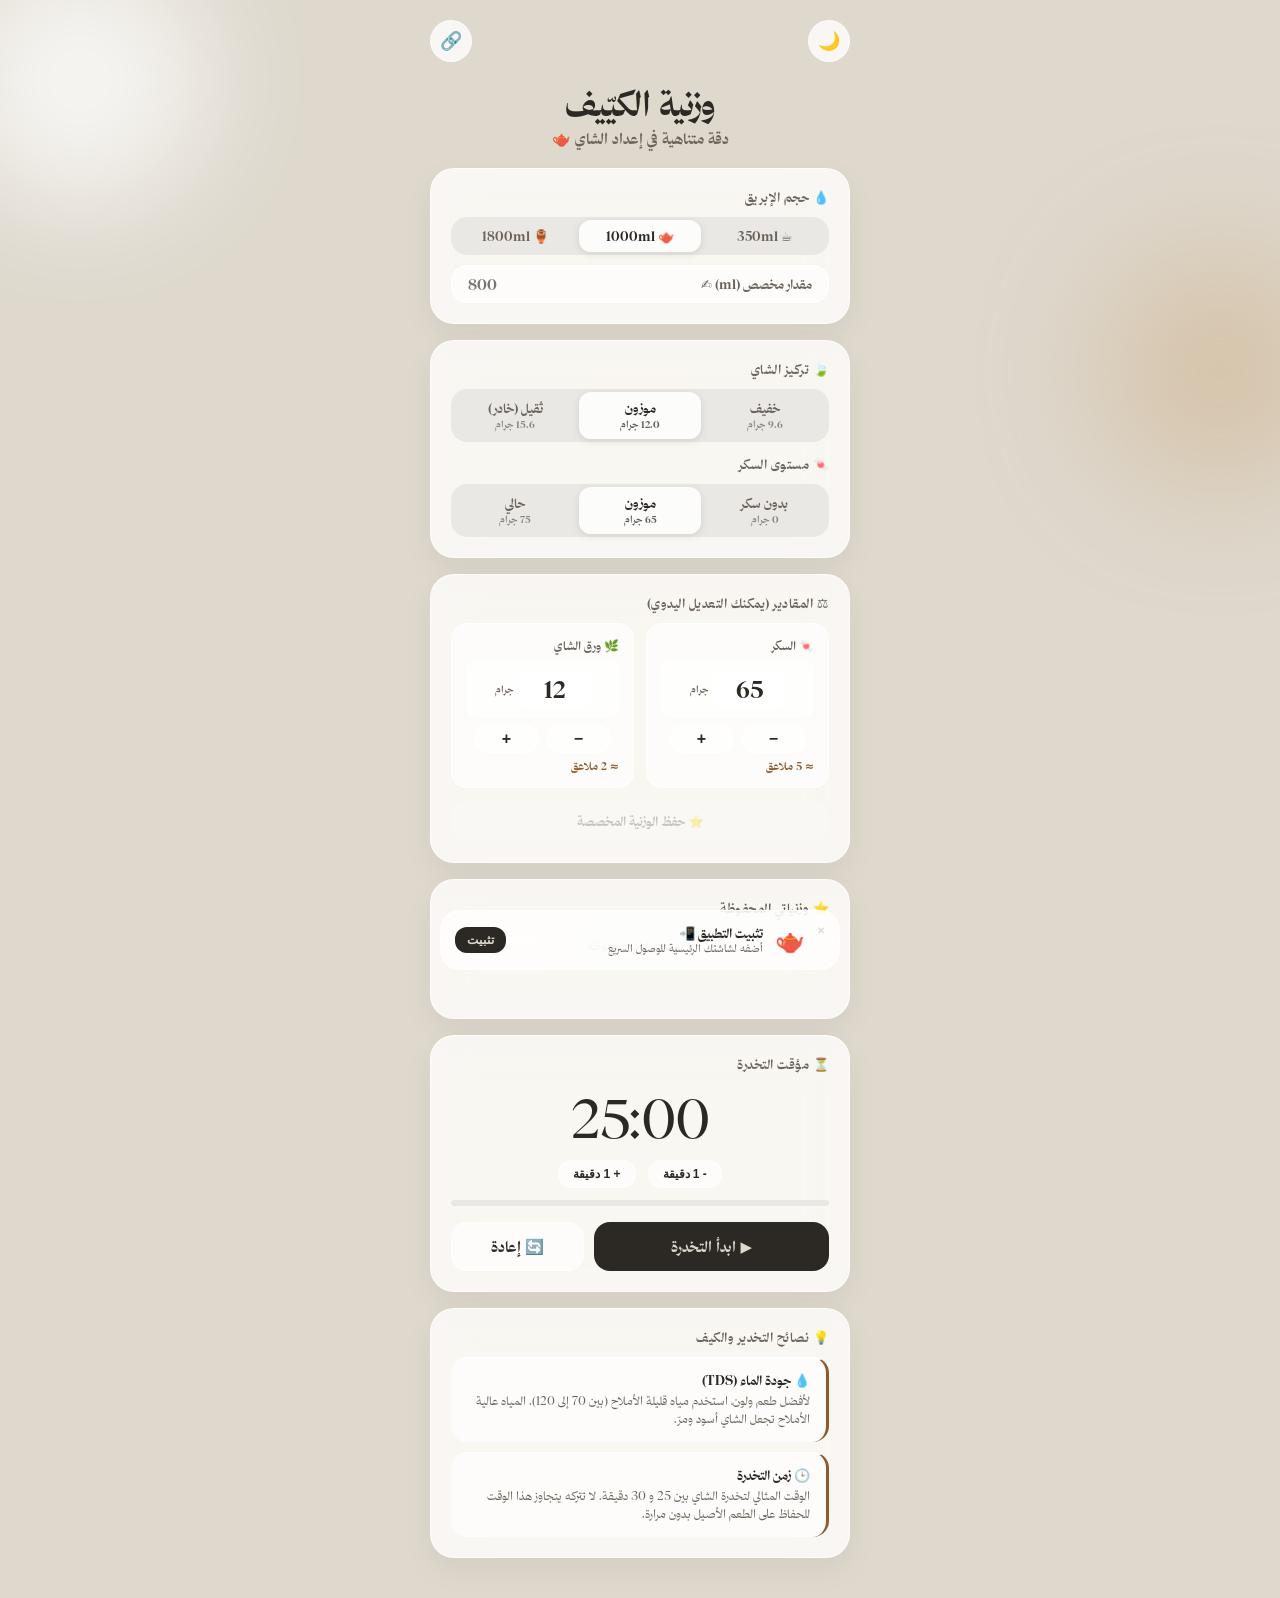
==== commit d14f0e95: "Update index.html" ====
--- a/index.html
+++ b/index.html
@@ -72,9 +72,9 @@
     --accent: #8E5B2E; 
     --text-primary: #2C2824;
     --text-secondary: #6B645C;
-    --card-bg: rgba(255, 255, 255, 0.42);
+    --card-bg: rgba(255, 255, 255, 0.78);
     --card-border: rgba(255, 255, 255, 0.75);
-    --input-bg: rgba(255, 255, 255, 0.45);
+    --input-bg: rgba(255, 255, 255, 0.60);
     --segment-active: rgba(255, 255, 255, 0.85);
     --orb-1: rgba(255, 255, 255, 0.75);
     --orb-2: rgba(200, 160, 110, 0.35);
@@ -88,9 +88,9 @@
     --accent: #D07F38;
     --text-primary: #F2ECE4;
     --text-secondary: #A0988E;
-    --card-bg: rgba(35, 32, 29, 0.55);
+    --card-bg: rgba(35, 32, 29, 0.80);
     --card-border: rgba(255, 255, 255, 0.12);
-    --input-bg: rgba(255, 255, 255, 0.08);
+    --input-bg: rgba(255, 255, 255, 0.10);
     --segment-active: rgba(255, 255, 255, 0.18);
     --orb-1: rgba(142, 91, 46, 0.25);
     --orb-2: rgba(60, 40, 20, 0.4);
@@ -107,7 +107,6 @@
     align-items: center;
     overflow-x: hidden;
     position: relative;
-    transition: background-color 0.4s ease, color 0.4s ease;
   }
 
   .bg-orb {
@@ -116,10 +115,26 @@
     filter: blur(60px);
     pointer-events: none;
     z-index: 0;
-    transition: background 0.4s ease;
   }
   .bg-orb-1 { top: -50px; left: -50px; width: 260px; height: 260px; background: var(--orb-1); }
   .bg-orb-2 { top: 250px; right: -60px; width: 240px; height: 240px; background: var(--orb-2); }
+
+  /* طبقة التلاشي عند تبديل الثيم — العنصر الوحيد المتحرك = سلسة على أي جهاز */
+  .theme-fade {
+    position: fixed;
+    inset: 0;
+    z-index: 2000;
+    pointer-events: none;
+    opacity: 0;
+    background: #DED8CD;
+    transition: opacity 0.25s ease;
+  }
+
+  /* أثناء تبديل الثيم: تعطيل كل انتقالات الألوان/الخلفيات مؤقتاً —
+     الـ Crossfade هو الحركة الوحيدة، والثيم يتبدل فورياً خلف الطبقة */
+  .theme-changing *:not(#themeFade) {
+    transition: none !important;
+  }
 
   .tea-steep-bg {
     position: fixed;
@@ -210,7 +225,6 @@
     padding: 20px;
     margin-bottom: 16px;
     box-shadow: 0 12px 32px 0 rgba(0, 0, 0, 0.05);
-    transition: background 0.4s ease, border-color 0.4s ease;
   }
 
   .card-title {
@@ -242,7 +256,6 @@
     font-size: 13px;
     font-weight: 600;
     cursor: pointer;
-    transition: all 0.25s ease;
     font-family: inherit;
     text-align: center;
     display: flex;
@@ -1327,10 +1340,44 @@
     applyTheme(newTheme);
   }
 
-  function applyTheme(theme) {
-    document.body.setAttribute('data-theme', theme);
-    document.getElementById('themeBtn').textContent = theme === 'dark' ? '☀️' : '🌙';
-    document.getElementById('themeColorMeta').setAttribute('content', theme === 'dark' ? '#1A1816' : '#DED8CD');
+  let themeFadeTimeout = null;
+  let themeChangingTimeout = null;
+
+  // animate=true فقط عند الضغط الفعلي على زر التبديل
+  // animate=false عند تحميل الصفحة — تطبيق فوري بدون طبقة تغطية (سبب عدم الترتيب عند التحديث)
+  function applyTheme(theme, animate = true) {
+    // تقنية Crossfade: تغطية الشاشة بلون الثيم الجديد → تبديل الثيم فورياً خلفها → تلاشي
+    // العنصر الوحيد المتحرك هو الطبقة — سلسة على أي جهاز مهما كان قوته
+    clearTimeout(themeFadeTimeout);
+    clearTimeout(themeChangingTimeout);
+    const overlay = document.getElementById('themeFade');
+    
+    if (!animate) {
+      // عند التحميل: تطبيق مباشر بدون أي طبقة — الصفحة تظهر مرتبة فوراً
+      document.body.setAttribute('data-theme', theme);
+      document.getElementById('themeBtn').textContent = theme === 'dark' ? '☀️' : '🌙';
+      document.getElementById('themeColorMeta').setAttribute('content', theme === 'dark' ? '#1A1816' : '#DED8CD');
+      overlay.style.opacity = '0';
+      return;
+    }
+    
+    // عطّل كل انتقالات الألوان/الخلفيات مؤقتاً — الـ Crossfade هو الحركة الوحيدة
+    // (يمنع تزامن Crossfade + card transitions + backdrop repaint = سبب الـJank)
+    document.body.classList.add('theme-changing');
+    
+    overlay.style.backgroundColor = theme === 'dark' ? '#1A1816' : '#DED8CD';
+    overlay.style.opacity = '1';
+
+    themeFadeTimeout = setTimeout(() => {
+      document.body.setAttribute('data-theme', theme);
+      document.getElementById('themeBtn').textContent = theme === 'dark' ? '☀️' : '🌙';
+      document.getElementById('themeColorMeta').setAttribute('content', theme === 'dark' ? '#1A1816' : '#DED8CD');
+      overlay.style.opacity = '0';
+      // بعد انتهاء التلاشي: رجّع الانتقالات الطبيعية
+      themeChangingTimeout = setTimeout(() => {
+        document.body.classList.remove('theme-changing');
+      }, 260);
+    }, 230);
   }
 
   function getPresets() {
@@ -1560,12 +1607,14 @@
   }
 
   window.addEventListener('DOMContentLoaded', () => {
-    initFallingLeaves();
     renderPresets();
     const prefersDark = window.matchMedia('(prefers-color-scheme: dark)').matches;
-    applyTheme(prefersDark ? 'dark' : 'light');
+    // عند التحميل: تطبيق الثيم مباشرة بدون طبقة crossfade — الصفحة تظهر مرتبة فوراً
+    applyTheme(prefersDark ? 'dark' : 'light', false);
     renderMetricsUI();
     updateTimerDisplay();
+    // الأوراق تبدأ بعد استقرار الصفحة — ترتيب ظهور صحيح: المحتوى أولاً ثم الزخرفة
+    setTimeout(initFallingLeaves, 350);
 
     // رسالة تثبيت مخصصة لمستخدمي آيفون/آيباد (لا يدعمون beforeinstallprompt)
     // لا تظهر داخل التطبيق المثبت (Standalone) — لأنه ثبّت التطبيق أصلاً
@@ -1583,6 +1632,9 @@
   });
 </script>
 
+<!-- طبقة تلاشي تبديل الثيم -->
+<div class="theme-fade" id="themeFade"></div>
+
 <!-- تسجيل Service Worker لتشغيل PWA بدون إنترنت -->
 <script>
   if ('serviceWorker' in navigator) {
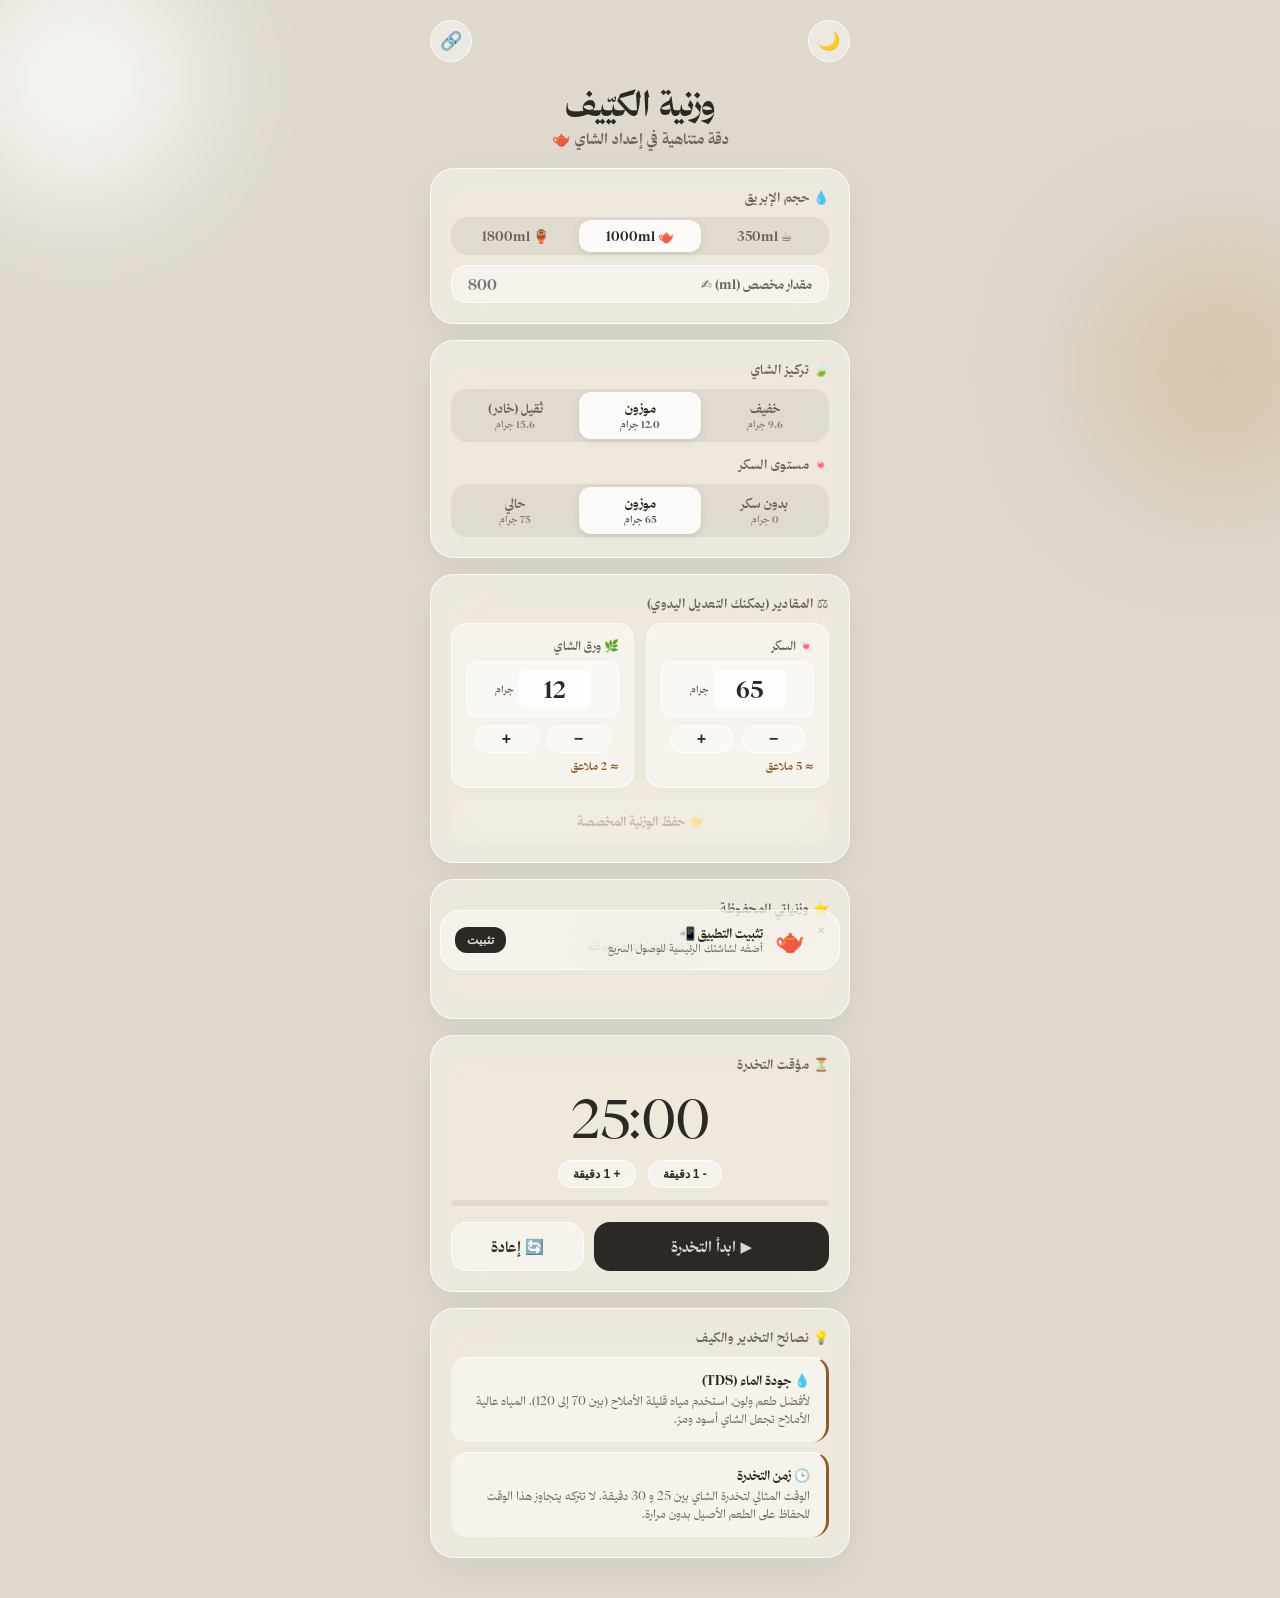
==== commit a0d03922: "Update index.html" ====
--- a/index.html
+++ b/index.html
@@ -72,9 +72,9 @@
     --accent: #8E5B2E; 
     --text-primary: #2C2824;
     --text-secondary: #6B645C;
-    --card-bg: rgba(255, 255, 255, 0.78);
+    --card-bg: rgba(255, 255, 255, 0.42);
     --card-border: rgba(255, 255, 255, 0.75);
-    --input-bg: rgba(255, 255, 255, 0.60);
+    --input-bg: rgba(255, 255, 255, 0.45);
     --segment-active: rgba(255, 255, 255, 0.85);
     --orb-1: rgba(255, 255, 255, 0.75);
     --orb-2: rgba(200, 160, 110, 0.35);
@@ -88,9 +88,9 @@
     --accent: #D07F38;
     --text-primary: #F2ECE4;
     --text-secondary: #A0988E;
-    --card-bg: rgba(35, 32, 29, 0.80);
+    --card-bg: rgba(35, 32, 29, 0.55);
     --card-border: rgba(255, 255, 255, 0.12);
-    --input-bg: rgba(255, 255, 255, 0.10);
+    --input-bg: rgba(255, 255, 255, 0.08);
     --segment-active: rgba(255, 255, 255, 0.18);
     --orb-1: rgba(142, 91, 46, 0.25);
     --orb-2: rgba(60, 40, 20, 0.4);
@@ -127,7 +127,7 @@
     pointer-events: none;
     opacity: 0;
     background: #DED8CD;
-    transition: opacity 0.25s ease;
+    transition: opacity 0.1s ease;
   }
 
   /* أثناء تبديل الثيم: تعطيل كل انتقالات الألوان/الخلفيات مؤقتاً —
@@ -1376,8 +1376,8 @@
       // بعد انتهاء التلاشي: رجّع الانتقالات الطبيعية
       themeChangingTimeout = setTimeout(() => {
         document.body.classList.remove('theme-changing');
-      }, 260);
-    }, 230);
+      }, 100);
+    }, 80);
   }
 
   function getPresets() {
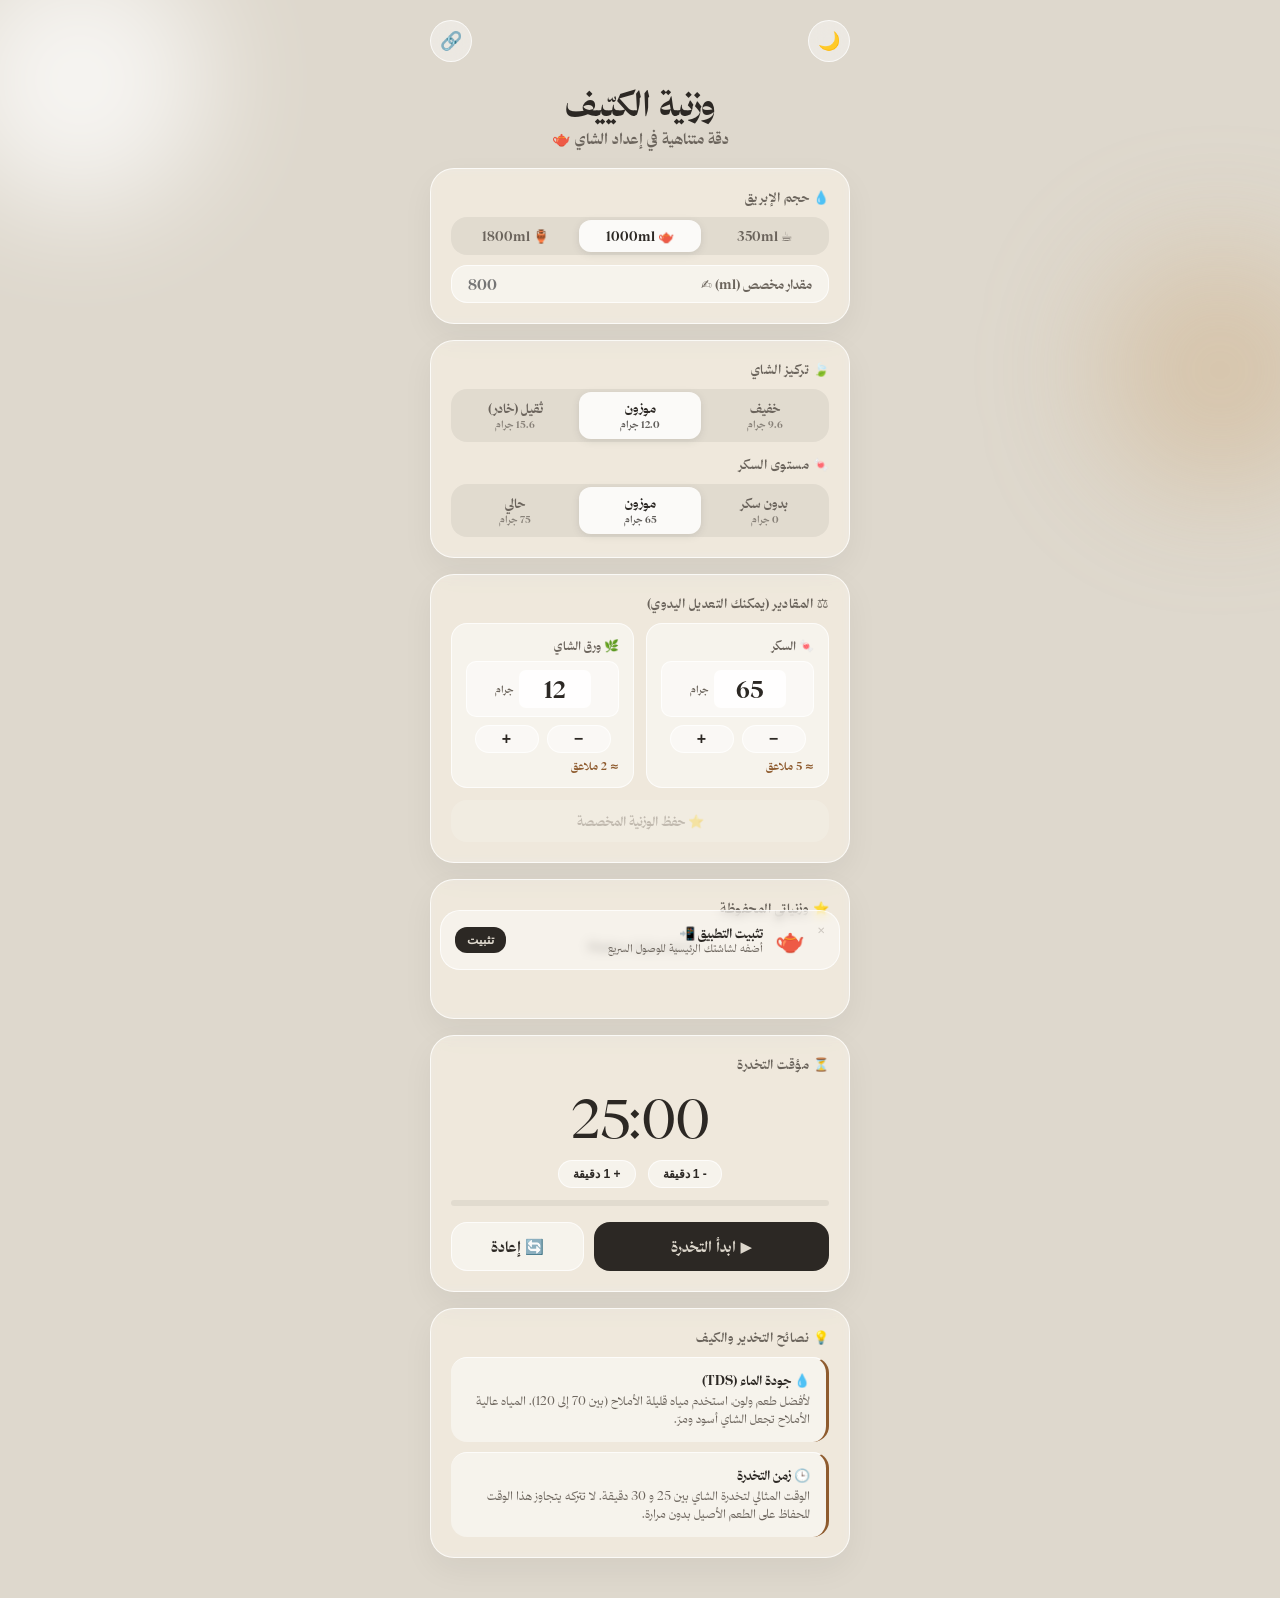
==== commit b56bda6f: "Update index.html" ====
--- a/index.html
+++ b/index.html
@@ -218,8 +218,8 @@
 
   .card {
     background: var(--card-bg);
-    backdrop-filter: blur(25px) saturate(190%);
-    -webkit-backdrop-filter: blur(25px) saturate(190%);
+    backdrop-filter: blur(5px) saturate(190%);
+    -webkit-backdrop-filter: blur(5px) saturate(190%);
     border: 1px solid var(--card-border);
     border-radius: var(--radius-lg);
     padding: 20px;
@@ -738,7 +738,7 @@
   .pwa-banner {
     position: fixed; bottom: 20px; left: 50%; transform: translateX(-50%) translateY(150%);
     width: calc(100% - 32px); max-width: 400px;
-    background: var(--card-bg); backdrop-filter: blur(25px); -webkit-backdrop-filter: blur(25px);
+    background: var(--card-bg); backdrop-filter: blur(5px); -webkit-backdrop-filter: blur(5px);
     border: 1px solid var(--card-border); border-radius: 20px; padding: 14px;
     z-index: 999; transition: transform 0.4s ease; display: flex; align-items: center; gap: 12px;
   }
